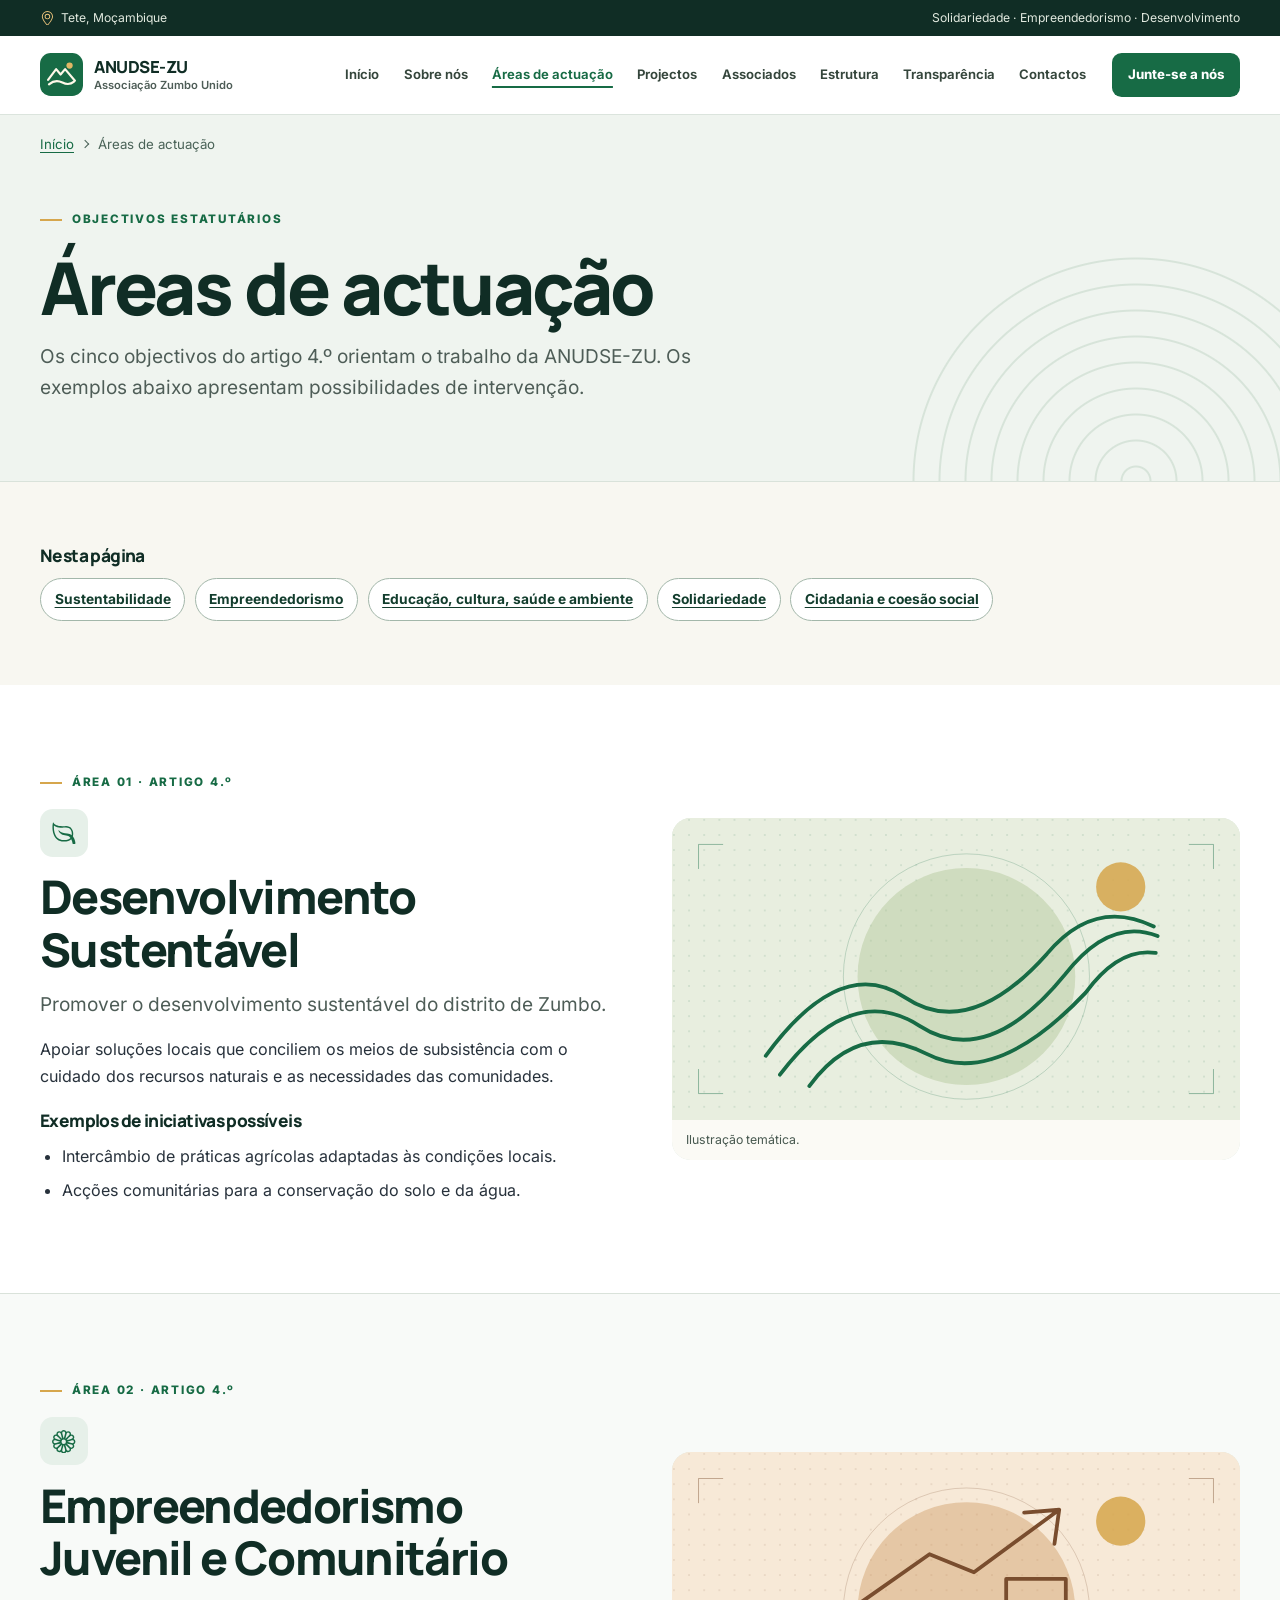
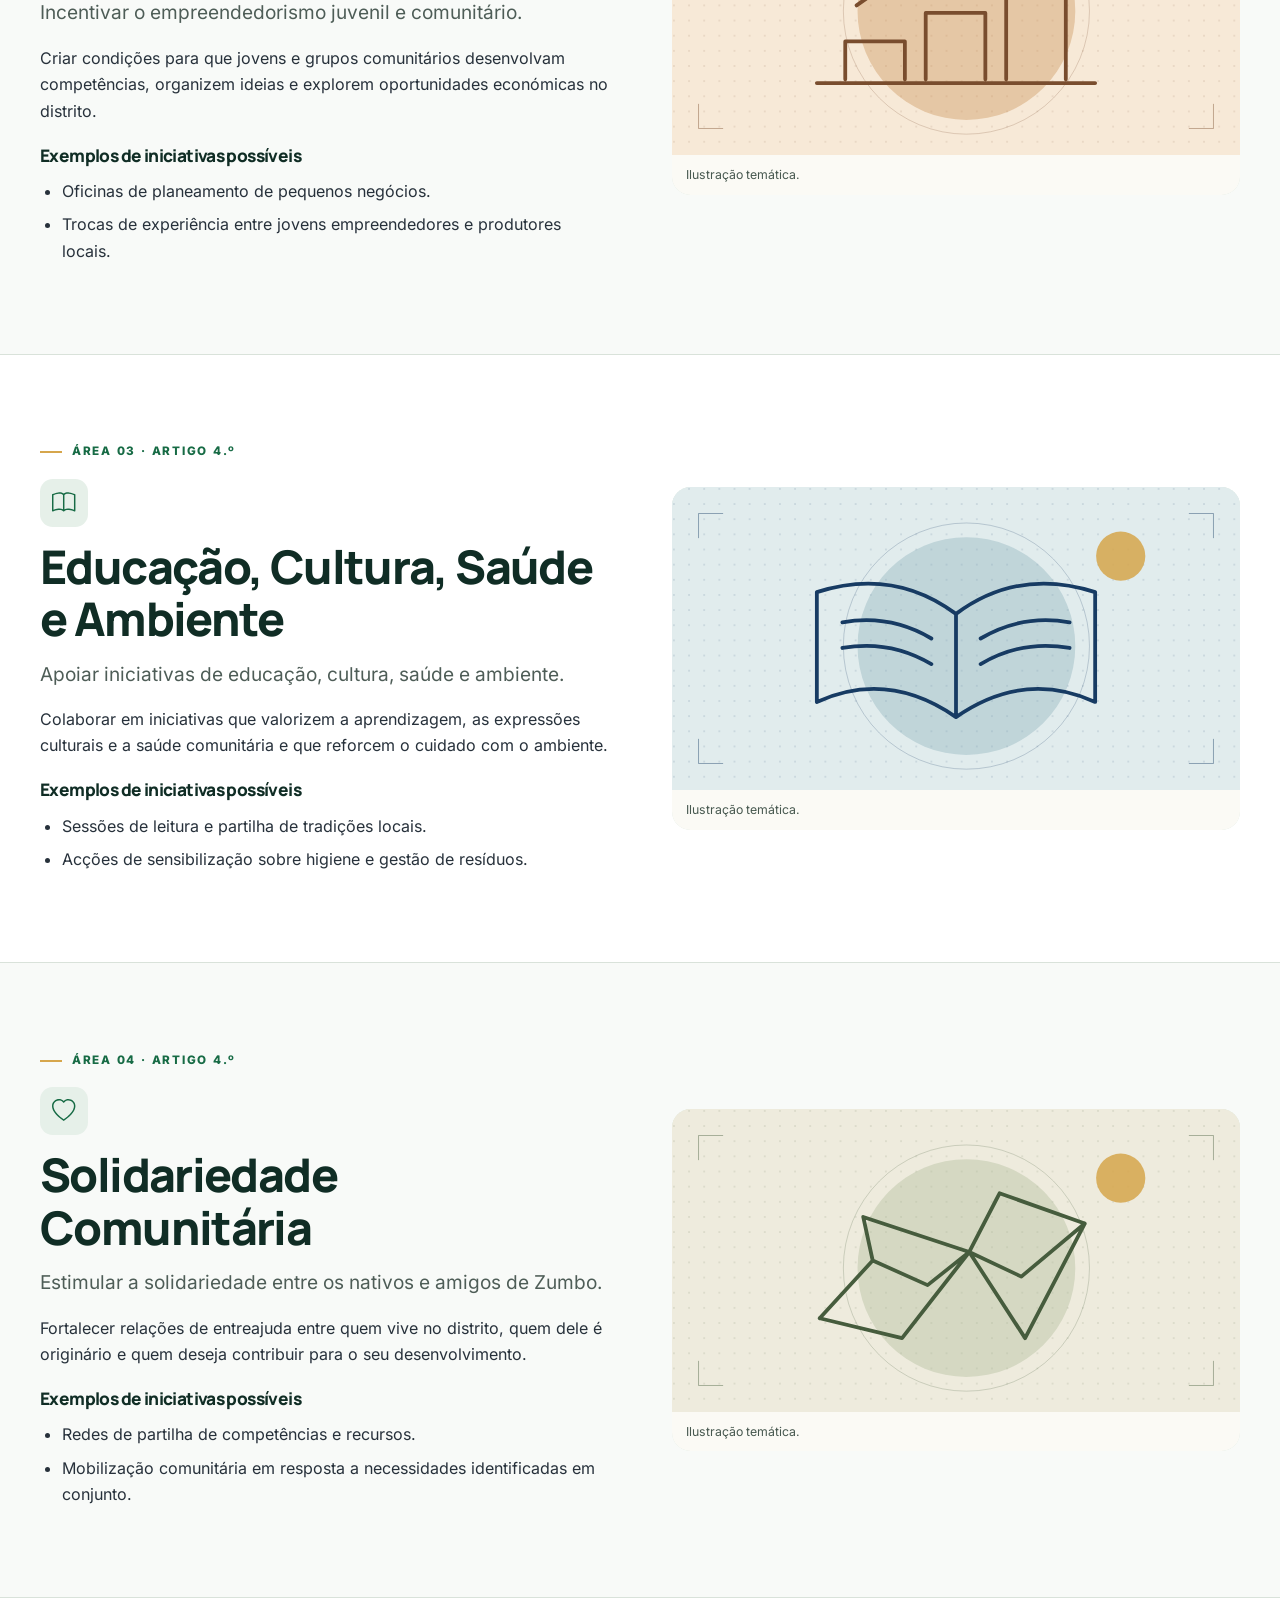
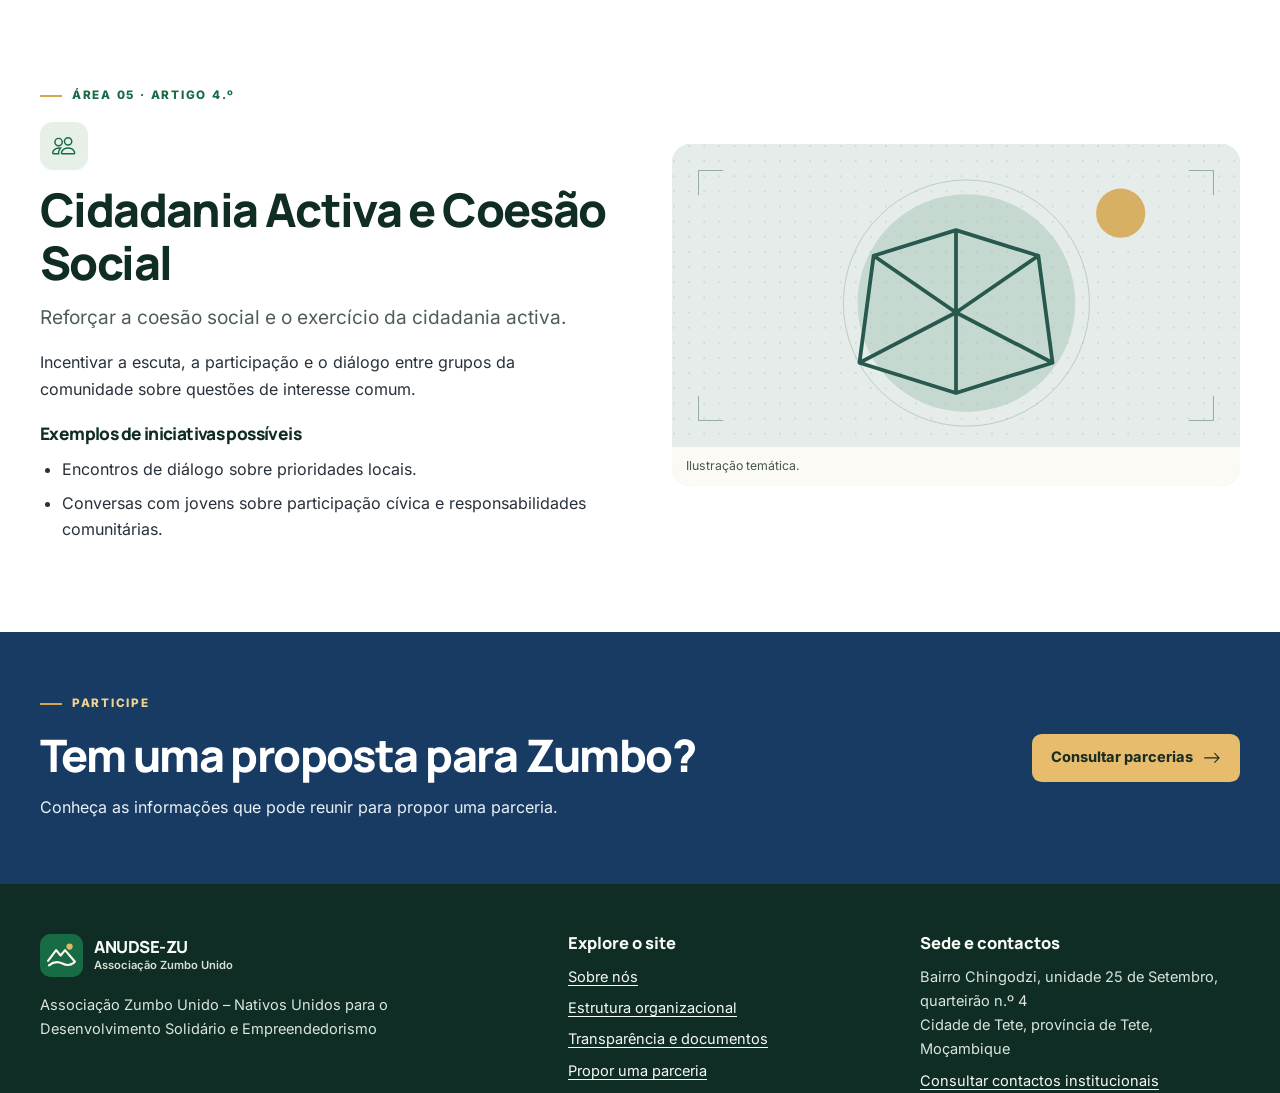
==== areas.html @ c353fb5b "feat: publica website institucional ANUDSE-ZU" ====
<!doctype html>
<html lang="pt-MZ">
<head>
<meta charset="utf-8">
<meta name="viewport" content="width=device-width, initial-scale=1">
<title>Áreas de actuação | ANUDSE-ZU</title>
<meta name="description" content="Explore os cinco objectivos estatutários da ANUDSE-ZU e exemplos de iniciativas possíveis para o distrito de Zumbo.">
<meta name="theme-color" content="#123d2d">
<meta property="og:type" content="website">
<meta property="og:locale" content="pt_MZ">
<meta property="og:site_name" content="ANUDSE-ZU">
<meta property="og:title" content="Áreas de actuação | ANUDSE-ZU">
<meta property="og:description" content="Explore os cinco objectivos estatutários da ANUDSE-ZU e exemplos de iniciativas possíveis para o distrito de Zumbo.">
<link rel="canonical" href="https://svucuto.github.io/anudse-zu-website/areas.html">
<meta property="og:url" content="https://svucuto.github.io/anudse-zu-website/areas.html">
<meta property="og:image" content="https://svucuto.github.io/anudse-zu-website/assets/images/partilha.png">
<meta property="og:image:width" content="1200">
<meta property="og:image:height" content="630">
<meta property="og:image:alt" content="Paisagem ilustrativa com rio, colinas e sol dourado">
<link rel="icon" type="image/svg+xml" href="assets/icons/marca.svg">
<link rel="stylesheet" href="assets/css/bootstrap.min.css">
<link rel="stylesheet" href="assets/css/site.css">
<noscript><link rel="stylesheet" href="assets/css/no-script.css"></noscript>
<script src="assets/js/site.js" defer></script>
</head>
<body>
<a class="skip" href="#conteudo">Saltar para o conteúdo</a><div class="strap"><div class="container"><span><svg class="icon icon--bootstrap" viewBox="0 0 16 16" width="16" height="16" aria-hidden="true" focusable="false"><path d="M12.166 8.94c-.524 1.062-1.234 2.12-1.96 3.07A32 32 0 0 1 8 14.58a32 32 0 0 1-2.206-2.57c-.726-.95-1.436-2.008-1.96-3.07C3.304 7.867 3 6.862 3 6a5 5 0 0 1 10 0c0 .862-.305 1.867-.834 2.94M8 16s6-5.686 6-10A6 6 0 0 0 2 6c0 4.314 6 10 6 10"/>
  <path d="M8 8a2 2 0 1 1 0-4 2 2 0 0 1 0 4m0 1a3 3 0 1 0 0-6 3 3 0 0 0 0 6"/></svg> Tete, Moçambique</span><span class="strap-tag">Solidariedade · Empreendedorismo · Desenvolvimento</span></div></div>
<header class="header"><div class="container nav-shell"><a class="brand" href="index.html"><img src="assets/icons/marca.svg" alt="" width="48" height="48"><span><strong>ANUDSE-ZU</strong><small>Associação Zumbo Unido</small></span></a><button type="button" class="action action--outline menu-toggle" aria-expanded="false" aria-controls="navegacao"><svg class="icon icon--bootstrap" viewBox="0 0 16 16" width="16" height="16" aria-hidden="true" focusable="false"><path fill-rule="evenodd" d="M2.5 12a.5.5 0 0 1 .5-.5h10a.5.5 0 0 1 0 1H3a.5.5 0 0 1-.5-.5m0-4a.5.5 0 0 1 .5-.5h10a.5.5 0 0 1 0 1H3a.5.5 0 0 1-.5-.5m0-4a.5.5 0 0 1 .5-.5h10a.5.5 0 0 1 0 1H3a.5.5 0 0 1-.5-.5"/></svg> Menu</button>
<nav class="site-nav" id="navegacao" aria-label="Navegação principal"><a href="index.html">Início</a><a href="sobre.html">Sobre nós</a><a href="areas.html" aria-current="page">Áreas de actuação</a><a href="projectos.html">Projectos</a><a href="associados.html">Associados</a><a href="estrutura.html">Estrutura</a><a href="transparencia.html">Transparência</a><a href="contactos.html">Contactos</a><a class="action action--green" href="associados.html#adesao">Junte-se a nós</a></nav></div></header>
<main id="conteudo" tabindex="-1">

<section class="page-intro"><div class="container">
<nav aria-label="Percurso de navegação"><ol class="crumbs"><li><a href="index.html">Início</a></li><li aria-current="page">Áreas de actuação</li></ol></nav><p class="kicker">Objectivos estatutários</p><h1>Áreas de actuação</h1><p class="lede">Os cinco objectivos do artigo 4.º orientam o trabalho da ANUDSE-ZU. Os exemplos abaixo apresentam possibilidades de intervenção.</p></div></section>
<section class="section section--compact section--cream" aria-labelledby="indice-areas"><div class="container"><h2 id="indice-areas" class="h4">Nesta página</h2>
<nav class="area-menu" aria-label="Índice das áreas"><a class="chip" href="#sustentavel">Sustentabilidade</a><a class="chip" href="#empreendedorismo">Empreendedorismo</a><a class="chip" href="#educacao">Educação, cultura, saúde e ambiente</a><a class="chip" href="#solidariedade">Solidariedade</a><a class="chip" href="#cidadania">Cidadania e coesão social</a></nav></div></section>
<section class="section area" id="sustentavel" aria-labelledby="sustentavel-titulo"><div class="container split"><div>
  <p class="kicker">Área 01 · Artigo 4.º</p><span class="icon-box"><svg class="icon icon--bootstrap" viewBox="0 0 16 16" width="16" height="16" aria-hidden="true" focusable="false"><path d="M1.4 1.7c.216.289.65.84 1.725 1.274 1.093.44 2.884.774 5.834.528l.37-.023c1.823-.06 3.117.598 3.956 1.579C14.16 6.082 14.5 7.41 14.5 8.5c0 .58-.032 1.285-.229 1.997q.198.248.382.54c.756 1.2 1.19 2.563 1.348 3.966a1 1 0 0 1-1.98.198c-.13-.97-.397-1.913-.868-2.77C12.173 13.386 10.565 14 8 14c-1.854 0-3.32-.544-4.45-1.435-1.125-.887-1.89-2.095-2.391-3.383C.16 6.62.16 3.646.509 1.902L.73.806zm-.05 1.39c-.146 1.609-.008 3.809.74 5.728.457 1.17 1.13 2.213 2.079 2.961.942.744 2.185 1.22 3.83 1.221 2.588 0 3.91-.66 4.609-1.445-1.789-2.46-4.121-1.213-6.342-2.68-.74-.488-1.735-1.323-1.844-2.308-.023-.214.237-.274.38-.112 1.4 1.6 3.573 1.757 5.59 2.045 1.227.215 2.21.526 3.033 1.158.058-.39.075-.782.075-1.158 0-.91-.288-1.988-.975-2.792-.626-.732-1.622-1.281-3.167-1.229l-.316.02c-3.05.253-5.01-.08-6.291-.598a5.3 5.3 0 0 1-1.4-.811"/></svg></span><h2 id="sustentavel-titulo">Desenvolvimento Sustentável</h2>
  <p class="lede">Promover o desenvolvimento sustentável do distrito de Zumbo.</p><p>Apoiar soluções locais que conciliem os meios de subsistência com o cuidado dos recursos naturais e as necessidades das comunidades.</p>
  <h3>Exemplos de iniciativas possíveis</h3><ul><li>Intercâmbio de práticas agrícolas adaptadas às condições locais.</li><li>Acções comunitárias para a conservação do solo e da água.</li></ul>
</div><figure class="image-frame "><img src="assets/images/sustentavel.svg" width="600" height="320" alt="" loading="lazy" decoding="async"><figcaption>Ilustração temática.</figcaption></figure></div></section>
<section class="section area" id="empreendedorismo" aria-labelledby="empreendedorismo-titulo"><div class="container split"><div>
  <p class="kicker">Área 02 · Artigo 4.º</p><span class="icon-box"><svg class="icon icon--bootstrap" viewBox="0 0 16 16" width="16" height="16" aria-hidden="true" focusable="false"><path d="M6.174 1.184a2 2 0 0 1 3.652 0A2 2 0 0 1 12.99 3.01a2 2 0 0 1 1.826 3.164 2 2 0 0 1 0 3.652 2 2 0 0 1-1.826 3.164 2 2 0 0 1-3.164 1.826 2 2 0 0 1-3.652 0A2 2 0 0 1 3.01 12.99a2 2 0 0 1-1.826-3.164 2 2 0 0 1 0-3.652A2 2 0 0 1 3.01 3.01a2 2 0 0 1 3.164-1.826M8 1a1 1 0 0 0-.998 1.03l.01.091q.017.116.054.296c.049.241.122.542.213.887.182.688.428 1.513.676 2.314L8 5.762l.045-.144c.248-.8.494-1.626.676-2.314.091-.345.164-.646.213-.887a5 5 0 0 0 .064-.386L9 2a1 1 0 0 0-1-1M2 9l.03-.002.091-.01a5 5 0 0 0 .296-.054c.241-.049.542-.122.887-.213a61 61 0 0 0 2.314-.676L5.762 8l-.144-.045a61 61 0 0 0-2.314-.676 17 17 0 0 0-.887-.213 5 5 0 0 0-.386-.064L2 7a1 1 0 1 0 0 2m7 5-.002-.03a5 5 0 0 0-.064-.386 16 16 0 0 0-.213-.888 61 61 0 0 0-.676-2.314L8 10.238l-.045.144c-.248.8-.494 1.626-.676 2.314-.091.345-.164.646-.213.887a5 5 0 0 0-.064.386L7 14a1 1 0 1 0 2 0m-5.696-2.134.025-.017a5 5 0 0 0 .303-.248c.184-.164.408-.377.661-.629A61 61 0 0 0 5.96 9.23l.103-.111-.147.033a61 61 0 0 0-2.343.572c-.344.093-.64.18-.874.258a5 5 0 0 0-.367.138l-.027.014a1 1 0 1 0 1 1.732zM4.5 14.062a1 1 0 0 0 1.366-.366l.014-.027q.014-.03.036-.084a5 5 0 0 0 .102-.283c.078-.233.165-.53.258-.874a61 61 0 0 0 .572-2.343l.033-.147-.11.102a61 61 0 0 0-1.743 1.667 17 17 0 0 0-.629.66 5 5 0 0 0-.248.304l-.017.025a1 1 0 0 0 .366 1.366m9.196-8.196a1 1 0 0 0-1-1.732l-.025.017a5 5 0 0 0-.303.248 17 17 0 0 0-.661.629A61 61 0 0 0 10.04 6.77l-.102.111.147-.033a61 61 0 0 0 2.342-.572c.345-.093.642-.18.875-.258a5 5 0 0 0 .367-.138zM11.5 1.938a1 1 0 0 0-1.366.366l-.014.027q-.014.03-.036.084a5 5 0 0 0-.102.283c-.078.233-.165.53-.258.875a61 61 0 0 0-.572 2.342l-.033.147.11-.102a61 61 0 0 0 1.743-1.667c.252-.253.465-.477.629-.66a5 5 0 0 0 .248-.304l.017-.025a1 1 0 0 0-.366-1.366M14 9a1 1 0 0 0 0-2l-.03.002a5 5 0 0 0-.386.064c-.242.049-.543.122-.888.213-.688.182-1.513.428-2.314.676L10.238 8l.144.045c.8.248 1.626.494 2.314.676.345.091.646.164.887.213a5 5 0 0 0 .386.064zM1.938 4.5a1 1 0 0 0 .393 1.38l.084.035q.108.045.283.103c.233.078.53.165.874.258a61 61 0 0 0 2.343.572l.147.033-.103-.111a61 61 0 0 0-1.666-1.742 17 17 0 0 0-.66-.629 5 5 0 0 0-.304-.248l-.025-.017a1 1 0 0 0-1.366.366m2.196-1.196.017.025a5 5 0 0 0 .248.303c.164.184.377.408.629.661A61 61 0 0 0 6.77 5.96l.111.102-.033-.147a61 61 0 0 0-.572-2.342c-.093-.345-.18-.642-.258-.875a5 5 0 0 0-.138-.367l-.014-.027a1 1 0 1 0-1.732 1m9.928 8.196a1 1 0 0 0-.366-1.366l-.027-.014a5 5 0 0 0-.367-.138c-.233-.078-.53-.165-.875-.258a61 61 0 0 0-2.342-.572l-.147-.033.102.111a61 61 0 0 0 1.667 1.742c.253.252.477.465.66.629a5 5 0 0 0 .304.248l.025.017a1 1 0 0 0 1.366-.366m-3.928 2.196a1 1 0 0 0 1.732-1l-.017-.025a5 5 0 0 0-.248-.303 17 17 0 0 0-.629-.661A61 61 0 0 0 9.23 10.04l-.111-.102.033.147a61 61 0 0 0 .572 2.342c.093.345.18.642.258.875a5 5 0 0 0 .138.367zM8 9.5a1.5 1.5 0 1 0 0-3 1.5 1.5 0 0 0 0 3"/></svg></span><h2 id="empreendedorismo-titulo">Empreendedorismo Juvenil e Comunitário</h2>
  <p class="lede">Incentivar o empreendedorismo juvenil e comunitário.</p><p>Criar condições para que jovens e grupos comunitários desenvolvam competências, organizem ideias e explorem oportunidades económicas no distrito.</p>
  <h3>Exemplos de iniciativas possíveis</h3><ul><li>Oficinas de planeamento de pequenos negócios.</li><li>Trocas de experiência entre jovens empreendedores e produtores locais.</li></ul>
</div><figure class="image-frame "><img src="assets/images/empreendedorismo.svg" width="600" height="320" alt="" loading="lazy" decoding="async"><figcaption>Ilustração temática.</figcaption></figure></div></section>
<section class="section area" id="educacao" aria-labelledby="educacao-titulo"><div class="container split"><div>
  <p class="kicker">Área 03 · Artigo 4.º</p><span class="icon-box"><svg class="icon icon--bootstrap" viewBox="0 0 16 16" width="16" height="16" aria-hidden="true" focusable="false"><path d="M1 2.828c.885-.37 2.154-.769 3.388-.893 1.33-.134 2.458.063 3.112.752v9.746c-.935-.53-2.12-.603-3.213-.493-1.18.12-2.37.461-3.287.811zm7.5-.141c.654-.689 1.782-.886 3.112-.752 1.234.124 2.503.523 3.388.893v9.923c-.918-.35-2.107-.692-3.287-.81-1.094-.111-2.278-.039-3.213.492zM8 1.783C7.015.936 5.587.81 4.287.94c-1.514.153-3.042.672-3.994 1.105A.5.5 0 0 0 0 2.5v11a.5.5 0 0 0 .707.455c.882-.4 2.303-.881 3.68-1.02 1.409-.142 2.59.087 3.223.877a.5.5 0 0 0 .78 0c.633-.79 1.814-1.019 3.222-.877 1.378.139 2.8.62 3.681 1.02A.5.5 0 0 0 16 13.5v-11a.5.5 0 0 0-.293-.455c-.952-.433-2.48-.952-3.994-1.105C10.413.809 8.985.936 8 1.783"/></svg></span><h2 id="educacao-titulo">Educação, Cultura, Saúde e Ambiente</h2>
  <p class="lede">Apoiar iniciativas de educação, cultura, saúde e ambiente.</p><p>Colaborar em iniciativas que valorizem a aprendizagem, as expressões culturais e a saúde comunitária e que reforcem o cuidado com o ambiente.</p>
  <h3>Exemplos de iniciativas possíveis</h3><ul><li>Sessões de leitura e partilha de tradições locais.</li><li>Acções de sensibilização sobre higiene e gestão de resíduos.</li></ul>
</div><figure class="image-frame "><img src="assets/images/educacao.svg" width="600" height="320" alt="" loading="lazy" decoding="async"><figcaption>Ilustração temática.</figcaption></figure></div></section>
<section class="section area" id="solidariedade" aria-labelledby="solidariedade-titulo"><div class="container split"><div>
  <p class="kicker">Área 04 · Artigo 4.º</p><span class="icon-box"><svg class="icon icon--bootstrap" viewBox="0 0 16 16" width="16" height="16" aria-hidden="true" focusable="false"><path d="m8 2.748-.717-.737C5.6.281 2.514.878 1.4 3.053c-.523 1.023-.641 2.5.314 4.385.92 1.815 2.834 3.989 6.286 6.357 3.452-2.368 5.365-4.542 6.286-6.357.955-1.886.838-3.362.314-4.385C13.486.878 10.4.28 8.717 2.01zM8 15C-7.333 4.868 3.279-3.04 7.824 1.143q.09.083.176.171a3 3 0 0 1 .176-.17C12.72-3.042 23.333 4.867 8 15"/></svg></span><h2 id="solidariedade-titulo">Solidariedade Comunitária</h2>
  <p class="lede">Estimular a solidariedade entre os nativos e amigos de Zumbo.</p><p>Fortalecer relações de entreajuda entre quem vive no distrito, quem dele é originário e quem deseja contribuir para o seu desenvolvimento.</p>
  <h3>Exemplos de iniciativas possíveis</h3><ul><li>Redes de partilha de competências e recursos.</li><li>Mobilização comunitária em resposta a necessidades identificadas em conjunto.</li></ul>
</div><figure class="image-frame "><img src="assets/images/solidariedade.svg" width="600" height="320" alt="" loading="lazy" decoding="async"><figcaption>Ilustração temática.</figcaption></figure></div></section>
<section class="section area" id="cidadania" aria-labelledby="cidadania-titulo"><div class="container split"><div>
  <p class="kicker">Área 05 · Artigo 4.º</p><span class="icon-box"><svg class="icon icon--bootstrap" viewBox="0 0 16 16" width="16" height="16" aria-hidden="true" focusable="false"><path d="M15 14s1 0 1-1-1-4-5-4-5 3-5 4 1 1 1 1zm-7.978-1L7 12.996c.001-.264.167-1.03.76-1.72C8.312 10.629 9.282 10 11 10c1.717 0 2.687.63 3.24 1.276.593.69.758 1.457.76 1.72l-.008.002-.014.002zM11 7a2 2 0 1 0 0-4 2 2 0 0 0 0 4m3-2a3 3 0 1 1-6 0 3 3 0 0 1 6 0M6.936 9.28a6 6 0 0 0-1.23-.247A7 7 0 0 0 5 9c-4 0-5 3-5 4q0 1 1 1h4.216A2.24 2.24 0 0 1 5 13c0-1.01.377-2.042 1.09-2.904.243-.294.526-.569.846-.816M4.92 10A5.5 5.5 0 0 0 4 13H1c0-.26.164-1.03.76-1.724.545-.636 1.492-1.256 3.16-1.275ZM1.5 5.5a3 3 0 1 1 6 0 3 3 0 0 1-6 0m3-2a2 2 0 1 0 0 4 2 2 0 0 0 0-4"/></svg></span><h2 id="cidadania-titulo">Cidadania Activa e Coesão Social</h2>
  <p class="lede">Reforçar a coesão social e o exercício da cidadania activa.</p><p>Incentivar a escuta, a participação e o diálogo entre grupos da comunidade sobre questões de interesse comum.</p>
  <h3>Exemplos de iniciativas possíveis</h3><ul><li>Encontros de diálogo sobre prioridades locais.</li><li>Conversas com jovens sobre participação cívica e responsabilidades comunitárias.</li></ul>
</div><figure class="image-frame "><img src="assets/images/cidadania.svg" width="600" height="320" alt="" loading="lazy" decoding="async"><figcaption>Ilustração temática.</figcaption></figure></div></section>
<section class="section section--compact cta"><div class="container"><div><p class="kicker">Participe</p><h2>Tem uma proposta para Zumbo?</h2><p>Conheça as informações que pode reunir para propor uma parceria.</p></div><a class="action action--gold" href="contactos.html#parcerias">Consultar parcerias<svg class="icon icon--bootstrap" viewBox="0 0 16 16" width="16" height="16" aria-hidden="true" focusable="false"><path fill-rule="evenodd" d="M1 8a.5.5 0 0 1 .5-.5h11.793l-3.147-3.146a.5.5 0 0 1 .708-.708l4 4a.5.5 0 0 1 0 .708l-4 4a.5.5 0 0 1-.708-.708L13.293 8.5H1.5A.5.5 0 0 1 1 8"/></svg></a></div></section>
</main>
<footer class="footer"><div class="container"><div class="footer-grid"><div><a class="brand" href="index.html"><img src="assets/icons/marca.svg" alt="" width="48" height="48"><span><strong>ANUDSE-ZU</strong><small>Associação Zumbo Unido</small></span></a><p class="full-name">Associação Zumbo Unido – Nativos Unidos para o Desenvolvimento Solidário e Empreendedorismo</p></div><div><h2>Explore o site</h2><ul><li><a href="sobre.html">Sobre nós</a></li><li><a href="estrutura.html">Estrutura organizacional</a></li><li><a href="transparencia.html">Transparência e documentos</a></li><li><a href="contactos.html#parcerias">Propor uma parceria</a></li></ul></div><div><h2>Sede e contactos</h2><address>Bairro Chingodzi, unidade 25 de Setembro, quarteirão n.º 4<br>Cidade de Tete, província de Tete, Moçambique</address><p class="mt-2"><a href="contactos.html">Consultar contactos institucionais</a></p></div></div><div class="footer-meta"><span>© Associação Zumbo Unido. Todos os direitos reservados.</span><span>Marca gráfica provisória, sujeita a aprovação.</span></div></div></footer>
</body>
</html>
---- assets/css/site.css ----
@font-face { font-family:Manrope; src:url("../fonts/manrope.woff2") format("woff2"); font-weight:200 800; font-style:normal; font-display:optional; }
@font-face { font-family:Inter; src:url("../fonts/inter.woff2") format("woff2"); font-weight:100 900; font-style:normal; font-display:optional; }
/* ANUDSE-ZU · Design system */
:root {
  --green:#176b45; --forest:#123d2d; --forest-deep:#102d25; --navy:#173b63;
  --gold:#d6a64c; --paper:#fff; --cream:#f8f7f1; --soft:#f3f6f4;
  --ink:#27313b; --muted:#4e5d57; --line:#d9e2da; --pale-green:#e6f0e9;
  --heading:Manrope, "Segoe UI", sans-serif; --body:Inter, "Segoe UI", sans-serif;
  --section:clamp(3.5rem, 7vw, 6.5rem); --round:1.15rem;
}
*, *::before, *::after { box-sizing:border-box; }
html { scroll-padding-top:6.5rem; }
body { margin:0; color:var(--ink); background:var(--paper); font:400 1rem/1.65 var(--body); }
img { max-width:100%; height:auto; }
a { color:var(--green); text-underline-offset:.2em; }
a:hover { color:var(--forest); }
:focus-visible { outline:3px solid #286fb1; outline-offset:4px; }
[hidden] { display:none !important; }
h1,h2,h3,h4 { margin:0 0 .8rem; font-family:var(--heading); font-weight:800; line-height:1.13; letter-spacing:-.035em; color:var(--forest-deep); }
h1 { font-size:clamp(2.55rem, 5.7vw, 5.15rem); }
h2 { font-size:clamp(1.95rem, 3.8vw, 3.25rem); }
h3 { font-size:clamp(1.16rem, 1.8vw, 1.43rem); }
h4,.h4 { font-size:1.08rem; }
.h3 { font-size:clamp(1.16rem, 1.8vw, 1.43rem); }
p { margin:0 0 1rem; }
p:last-child { margin-bottom:0; }
ul,ol { padding-left:1.35rem; }
li + li { margin-top:.45rem; }
small { font-size:.85em; }
address { margin-bottom:0; font-style:normal; }
figure { margin:0; }
.container { width:min(100% - 2.5rem, 75rem); max-width:none; margin-inline:auto; padding:0; }
.section { padding-block:var(--section); }
.section--tint { background:var(--soft); }
.section--cream { background:var(--cream); }
.section--compact { padding-block:clamp(2.7rem,5vw,4.5rem); }
.measure { max-width:43rem; }
.lede { font-size:clamp(1.02rem, 1.5vw, 1.19rem); color:var(--muted); }
.kicker { display:flex; align-items:center; gap:.65rem; color:var(--green); font-size:.73rem; line-height:1.35; font-weight:800; letter-spacing:.15em; text-transform:uppercase; margin:0 0 1.15rem; }
.kicker::before { content:""; width:1.35rem; height:2px; background:var(--gold); flex:none; }
.section-head { display:flex; gap:1.25rem 3rem; align-items:end; justify-content:space-between; margin-bottom:2.25rem; }
.section-head h2 { margin-bottom:.5rem; }
.section-head p { max-width:40rem; }
.icon { width:1.22em; height:1.22em; flex:none; vertical-align:-.18em; stroke:currentColor; fill:none; stroke-width:1.7; stroke-linecap:round; stroke-linejoin:round; }
.icon--bootstrap { fill:currentColor; stroke:none; }
.icon-box { display:inline-grid; place-items:center; width:3rem; height:3rem; border-radius:.8rem; background:var(--pale-green); color:var(--green); font-size:1.2rem; flex:none; }
.action { display:inline-flex; align-items:center; justify-content:center; gap:.6rem; min-height:3rem; padding:.7rem 1.16rem; border-radius:.6rem; border:1px solid transparent; text-decoration:none; font:750 .91rem/1.35 var(--body); text-align:center; cursor:pointer; transition:background-color .18s,color .18s,border-color .18s; }
.action--green { background:var(--green); color:#fff; }
.action--green:hover { background:var(--forest); color:#fff; }
.action--gold { background:#e7bc6c; color:#1a2e24; }
.action--gold:hover { background:#f0d18f; color:#1a2e24; }
.action--glass { color:#fff; border-color:#c7d4c5; background:#16372b; }
.action--glass:hover { color:#123d2d; background:#fff; }
.action--outline { background:#fff; border-color:#93a99c; color:var(--forest); }
.action--outline:hover { color:var(--forest); background:var(--pale-green); }
.action:disabled { cursor:default; background:#e5ebe7; color:#4e5d57; }
.actions { display:flex; flex-wrap:wrap; align-items:center; gap:.75rem; }
.text-link { display:inline-flex; align-items:center; gap:.45rem; font-weight:750; min-height:2.75rem; }
.text-link .icon { width:1em; height:1em; }
:is(.hero,.dark-section,.cta,.footer) :focus-visible { outline-color:#f4cf88; }
.skip { position:fixed; top:.5rem; left:.5rem; z-index:100; padding:.65rem 1rem; color:#fff; background:var(--navy); transform:translateY(-150%); }
.skip:focus { transform:none; color:#fff; }
.strap { background:var(--forest-deep); color:#e1e9df; font-size:.76rem; }
.strap .container { min-height:2.25rem; display:flex; align-items:center; justify-content:space-between; gap:1rem; }
.strap span { display:inline-flex; align-items:center; gap:.4rem; }
.strap .icon { color:#edc57c; }
.header { position:sticky; top:0; z-index:10; background:#fff; border-bottom:1px solid #dbe4dd; }
.nav-shell { min-height:4.85rem; display:flex; align-items:center; justify-content:space-between; gap:1.2rem; }
.brand { color:var(--forest-deep); display:inline-flex; gap:.7rem; align-items:center; text-decoration:none; flex:none; line-height:1.05; }
.brand:hover { color:var(--green); }
.brand img { flex:none; width:2.7rem; height:2.7rem; }
.brand strong { display:block; font:850 1.04rem/1.1 var(--heading); letter-spacing:-.03em; }
.brand small { display:block; margin-top:.25rem; font-size:.7rem; font-weight:600; color:var(--muted); }
.site-nav { display:flex; gap:clamp(.15rem,.75vw,.7rem); align-items:center; }
.site-nav a:not(.action) { color:#35463c; padding:.65rem .46rem; font-size:.82rem; font-weight:650; text-decoration:none; }
.site-nav a:not(.action):hover { text-decoration:underline; }
.site-nav a[aria-current="page"]:not(.action) { color:var(--green); text-decoration:underline; text-decoration-thickness:2px; text-underline-offset:.5em; }
.site-nav .action { min-height:2.75rem; margin-left:.55rem; font-size:.83rem; padding-inline:.9rem; }
.menu-toggle { display:none; }
.hero { position:relative; isolation:isolate; overflow:hidden; background:#1b4838; color:#fff; }
.hero-art,.hero-shade { position:absolute; inset:0; width:100%; height:100%; z-index:-2; }
.hero-art { object-fit:cover; object-position:center 55%; }
.hero-shade { z-index:-1; background:linear-gradient(90deg,#102e25 1%,#102e25f5 25%,#102e25b8 46%,#102e2512 75%),linear-gradient(0deg,#102e2566,transparent 35%); }
.hero-content { min-height:clamp(33rem, 46vw, 45rem); display:grid; align-items:center; padding-block:clamp(4.5rem,8vw,8rem) 5rem; }
.hero-copy { max-width:50rem; }
.hero .kicker { color:#f0d394; }
.hero h1 { color:#fff; margin-bottom:1.2rem; font-size:clamp(2.55rem, 5.4vw, 4.9rem); line-height:1.02; }
.hero h1 span { display:block; color:#efd092; }
.hero p:not(.kicker) { color:#f0f4ee; font-size:clamp(1rem,1.5vw,1.16rem); max-width:36rem; margin-bottom:1.75rem; }
.art-note { position:absolute; bottom:1rem; right:max(1.25rem, calc((100vw - 75rem)/2)); color:#f4efe1; background:#112f27; border:1px solid #81998b; border-radius:.4rem; padding:.22rem .6rem; font-size:.68rem; font-weight:600; }
.facts { background:#fbfaf4; border-bottom:1px solid #e6e5d9; }
.fact-list { display:grid; grid-template-columns:repeat(3,minmax(0,1fr)); margin-block:0; padding-block:1.2rem; list-style:none; }
.fact-list li { display:flex; gap:.85rem; align-items:center; margin:0; padding-inline:1.4rem; }
.fact-list li:first-child { padding-left:0; }
.fact-list li + li { border-left:1px solid #dcded4; }
.fact-list strong,.fact-list span:not(.icon-box) { display:block; }
.fact-list strong { color:var(--forest-deep); font-size:.94rem; }
.fact-list span:not(.icon-box) { color:var(--muted); font-size:.8rem; }
.fact-list .icon-box { width:2.6rem; height:2.6rem; }
.split { display:grid; grid-template-columns:repeat(2,minmax(0,1fr)); gap:clamp(1.7rem,5vw,5rem); align-items:center; }
.image-frame { border-radius:var(--round); position:relative; overflow:hidden; background:#dce8df; }
.image-frame img { display:block; width:100%; object-fit:cover; }
.image-frame figcaption { background:#fbfaf5; color:#47584f; padding:.6rem .85rem; font-size:.77rem; }
.about-art img { aspect-ratio:1.63; object-position:100% center; }
.image-badge { position:absolute; inset:auto auto 3rem 1rem; background:#fffaf0; border-radius:.55rem; color:var(--forest); padding:.6rem .85rem; font-weight:750; font-size:.87rem; }
.cards { display:grid; grid-template-columns:repeat(3,minmax(0,1fr)); gap:1rem; }
.cards--five { grid-template-columns:repeat(5,minmax(0,1fr)); }
.cards--two { grid-template-columns:repeat(2,minmax(0,1fr)); }
.card-panel { min-width:0; display:flex; flex-direction:column; align-items:start; background:#fff; border:1px solid var(--line); border-radius:var(--round); padding:clamp(1rem,2vw,1.55rem); }
.card-panel .icon-box { margin-bottom:1.1rem; }
.card-panel h3 { margin-bottom:.55rem; }
.card-panel p { color:var(--muted); font-size:.94rem; }
.card-panel .text-link { margin-top:auto; font-size:.87rem; }
.cards--five .card-panel h3 { font-size:clamp(1.08rem,1.48vw,1.29rem); }
.panel-index { color:#60746a; font-size:.72rem; font-weight:750; letter-spacing:.12em; margin-left:auto; }
.card-top { display:flex; width:100%; align-items:start; }
.dark-section { color:#e3eee6; background:var(--forest); }
.dark-section h2,.dark-section h3 { color:#fff; }
.dark-section .kicker { color:#f0d394; }
.dark-section .text-link { color:#fff; }
.mission-art { background:#173d2f; border:1px solid #769486; }
.mission-art figcaption { color:#e3eee6; background:#173d2f; }
.empty { display:flex; align-items:flex-start; gap:1rem; padding:clamp(1.2rem,3vw,2.2rem); border:1px solid var(--line); border-radius:var(--round); background:#fff; }
.empty h2,.empty h3 { font-size:clamp(1.26rem,2.6vw,1.85rem); }
.empty p { color:var(--muted); }
.cta { background:var(--navy); color:#ebf1f7; }
.cta .container { display:flex; align-items:center; justify-content:space-between; gap:1.5rem 3rem; }
.cta .kicker { color:#f0d394; }
.cta h2 { color:#fff; font-size:clamp(1.85rem,3.5vw,2.85rem); }
.cta .action { flex:none; }
.footer { background:#102d25; color:#d9e5dd; padding-top:3.1rem; font-size:.91rem; }
.footer-grid { display:grid; grid-template-columns:1.55fr 1fr 1fr; gap:2rem; }
.footer .brand strong,.footer h2,.footer a { color:#f6fbf6; }
.footer .brand small { color:#d3e2d5; }
.footer .brand { margin-bottom:1rem; }
.footer h2 { font-size:1.03rem; letter-spacing:0; }
.footer ul { list-style:none; padding:0; margin:0; }
.footer .full-name { max-width:28rem; }
.footer-meta { display:flex; flex-wrap:wrap; justify-content:space-between; gap:.5rem 1.5rem; border-top:1px solid #4a6557; margin-top:2.2rem; padding-block:1rem; color:#cbdad0; font-size:.79rem; }
.page-intro { background:#eff4ef; border-bottom:1px solid var(--line); padding-block:1.2rem clamp(2.8rem,6vw,5.5rem); position:relative; overflow:hidden; isolation:isolate; }
.page-intro::after { position:absolute; z-index:-1; content:""; width:30rem; height:30rem; right:-6rem; bottom:-15rem; opacity:.48; border-radius:50%; background:repeating-radial-gradient(circle at center,transparent 0 13px,#bdd2c2 14px 15px,transparent 16px 26px); }
.page-intro h1 { font-size:clamp(2.45rem,6vw,4.55rem); max-width:55rem; overflow-wrap:anywhere; }
.page-intro .lede { max-width:44rem; }
.crumbs { list-style:none; display:flex; flex-wrap:wrap; align-items:center; gap:.48rem; margin:0 0 clamp(1.7rem,4.5vw,3.5rem); padding:0; color:#496257; font-size:.83rem; }
.crumbs li { margin:0; }
.crumbs li + li::before { content:""; display:inline-block; width:.38rem; height:.38rem; transform:rotate(45deg); border-right:1px solid currentColor; border-top:1px solid currentColor; margin-right:.65rem; vertical-align:.12em; }
.badge-note { color:#554419; background:#fbf0d2; border:1px solid #e6d29f; border-radius:10rem; padding:.25rem .65rem; font-size:.75rem; font-weight:750; display:inline-block; }
.objectives { list-style:none; padding:0; margin:0; counter-reset:objective; }
.objectives li { counter-increment:objective; display:flex; gap:1rem; padding:.8rem 0; align-items:center; margin:0; border-bottom:1px solid var(--line); }
.objectives li::before { content:counter(objective, decimal-leading-zero); color:var(--green); font-weight:800; flex:none; }
.area-menu { display:flex; flex-wrap:wrap; gap:.6rem; }
.chip { display:inline-flex; align-items:center; min-height:2.7rem; border:1px solid #a3b7aa; border-radius:2rem; padding:.45rem .85rem; background:#fff; color:var(--forest); font:700 .86rem/1.35 var(--body); }
button.chip { cursor:pointer; }
.chip:hover,.chip[aria-pressed="true"] { color:#fff; background:var(--green); border-color:var(--green); }
.area + .area { border-top:1px solid var(--line); }
.area:nth-of-type(even) { background:#f8faf8; }
.area .icon-box { margin-bottom:.9rem; }
.area h2 { font-size:clamp(1.85rem,3.8vw,2.9rem); }
.area h3 { margin-top:1.35rem; font-size:1.08rem; }
.area ul { margin-bottom:0; }
.org-chart { max-width:54rem; margin:2rem auto 0; text-align:center; }
.org-node { display:block; margin:auto; max-width:25rem; padding:1rem 1.2rem; border:1px solid #9cb4a4; border-radius:.8rem; background:#fff; color:var(--forest); font-weight:800; }
.org-node--top { background:var(--navy); border-color:var(--navy); color:#fff; }
.org-node--top:hover { color:#fff; background:#123054; }
.org-branches { position:relative; list-style:none; display:grid; grid-template-columns:repeat(2,minmax(0,1fr)); gap:1rem; padding:2rem 0 0; margin:0; }
.org-branches::before { content:""; position:absolute; top:0; left:50%; height:1rem; border-left:1px solid #789584; }
.org-branches::after { content:""; position:absolute; top:1rem; inset-inline:25%; height:1rem; border:1px solid #789584; border-bottom:0; }
.org-branches li { margin:0; width:100%; }
.articles-grid { display:grid; grid-template-columns:repeat(3,minmax(0,1fr)); gap:1rem; }
.articles-grid .card-panel li { font-size:.94rem; }
.doc-list { display:grid; gap:.75rem; }
.doc { display:grid; grid-template-columns:auto 1fr auto; align-items:center; gap:1rem; padding:1.2rem; border:1px solid var(--line); border-radius:.8rem; background:#fff; }
.doc h3 { margin-bottom:.25rem; }
.doc p { font-size:.92rem; color:var(--muted); }
.contact-layout { align-items:start; }
.contact-info { display:grid; gap:1.2rem; margin-top:1.5rem; }
.contact-info dt { display:flex; align-items:center; gap:.8rem; font-weight:800; color:var(--forest-deep); }
.contact-info dd { margin:-.45rem 0 0 3.8rem; color:var(--muted); }
.form-card { background:var(--soft); border:1px solid var(--line); border-radius:var(--round); padding:clamp(1rem,3vw,2rem); }
.form-card fieldset { margin:1.3rem 0 0; border:0; padding:0; min-width:0; }
.form-grid { display:grid; grid-template-columns:repeat(2,minmax(0,1fr)); gap:.9rem; }
.form-wide { grid-column:1/-1; }
.form-card label { display:block; font-weight:750; font-size:.88rem; margin-bottom:.28rem; }
.form-card input:not([type=checkbox]),.form-card select,.form-card textarea { min-height:2.85rem; width:100%; font:inherit; padding:.5rem .65rem; border:1px solid #829e8d; border-radius:.45rem; color:var(--ink); background:#fff; }
.form-card textarea { resize:vertical; }
.form-card :disabled { opacity:1; }
.form-card fieldset:disabled input:not([type=checkbox]),.form-card fieldset:disabled select,.form-card fieldset:disabled textarea { background:#e9efeb; }
.checkbox-line { display:flex; align-items:start; gap:.55rem; }
.checkbox-line input { width:1.12rem; height:1.12rem; margin-top:.24rem; flex:none; accent-color:var(--green); }
.form-card .action { justify-self:start; }
.form-status:not(:empty) { margin-top:.7rem; }
.projects-filter { display:flex; flex-wrap:wrap; gap:.55rem; padding:0; margin:1rem 0; }
.projects-list { margin-block:1.25rem; }
.project-photo { display:block; width:100%; aspect-ratio:16/9; object-fit:cover; border-radius:.6rem; margin-bottom:1rem; }
.project-detail { padding-top:.7rem; }
.project-detail summary { cursor:pointer; color:var(--green); font-weight:750; }
.project-gallery { display:grid; gap:.75rem; margin-top:.75rem; }
.profile-card img { width:6rem; height:6rem; object-fit:cover; border-radius:50%; }
@media (max-width:1130px) {
  .cards--five { grid-template-columns:repeat(3,minmax(0,1fr)); }
}
@media (max-width:1040px) {
  .nav-shell { flex-wrap:wrap; gap:.35rem 1rem; min-height:4.4rem; padding-block:.6rem; }
  .site-nav { display:none; width:100%; flex-wrap:wrap; padding-bottom:.4rem; }
  .nav-shell[data-enhanced] .menu-toggle { display:inline-flex; }
  .nav-shell[data-enhanced] .site-nav[data-open] { display:grid; max-height:calc(100dvh - 6.7rem); overflow:auto; padding-inline:.35rem; }
  .site-nav a:not(.action) { min-height:2.65rem; padding-inline:.7rem; }
  .site-nav .action { margin:.2rem 0; justify-self:start; }
}
@media (max-width:760px) {
  .hero-shade { background:linear-gradient(90deg,#102e25f2 0%,#102e25b8 62%,#102e2570),linear-gradient(0deg,#102e25,transparent 38%); }
  .hero-art { object-position:65% center; }
  .hero-content { min-height:32rem; padding-block:3.9rem 4.5rem; }
  .split,.footer-grid,.articles-grid { grid-template-columns:1fr; }
  .section-head,.cta .container { display:flex; flex-direction:column; align-items:flex-start; }
  .cards,.cards--five { grid-template-columns:repeat(2,minmax(0,1fr)); }
  .fact-list li { padding-inline:.7rem; flex-direction:column; align-items:start; gap:.45rem; }
  .fact-list li .icon-box { width:2.25rem; height:2.25rem; }
  .doc { grid-template-columns:auto 1fr; }
  .doc > :last-child { grid-column:2; justify-self:start; }
}
@media (max-width:490px) {
  .container { width:calc(100% - 2rem); }
  .strap .container { justify-content:start; }
  .strap .strap-tag { display:none; }
  .cards,.cards--five,.form-grid { grid-template-columns:1fr; }
  .fact-list { grid-template-columns:1fr; padding-block:.55rem; }
  .fact-list li,.fact-list li:first-child { flex-direction:row; align-items:center; gap:.75rem; padding:.55rem 0; }
  .fact-list li + li { border-left:0; border-top:1px solid #dcded4; }
  .hero h1 { font-size:clamp(1.95rem, 10vw, 2.55rem); }
  .hero .actions { align-items:stretch; flex-direction:column; max-width:18rem; }
  .org-branches { gap:.5rem; }
  .org-node { padding:.75rem .4rem; font-size:.87rem; }
}
@media (prefers-reduced-motion:reduce) {
  *,*::before,*::after { scroll-behavior:auto !important; animation:none !important; transition:none !important; }
}
---- assets/css/no-script.css ----
@media (max-width:1040px) { .nav-shell .site-nav { display:flex; } }
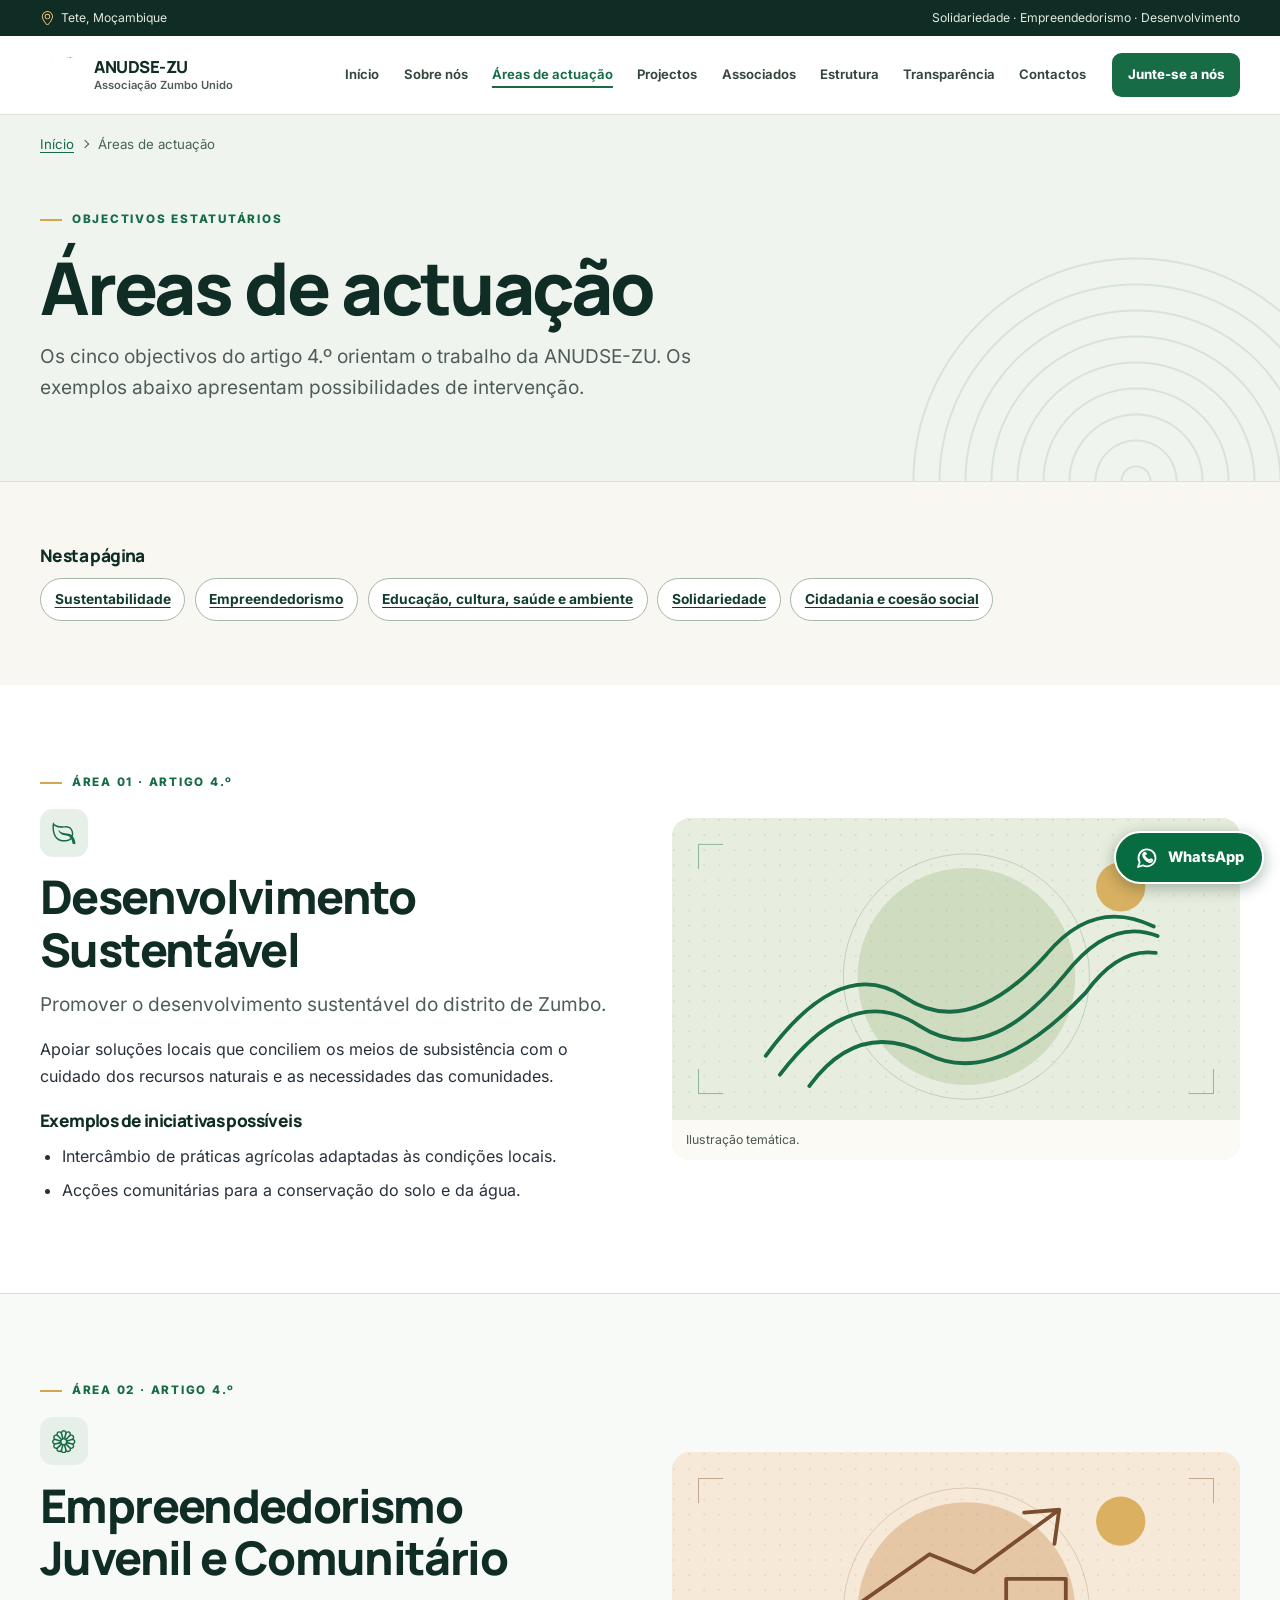
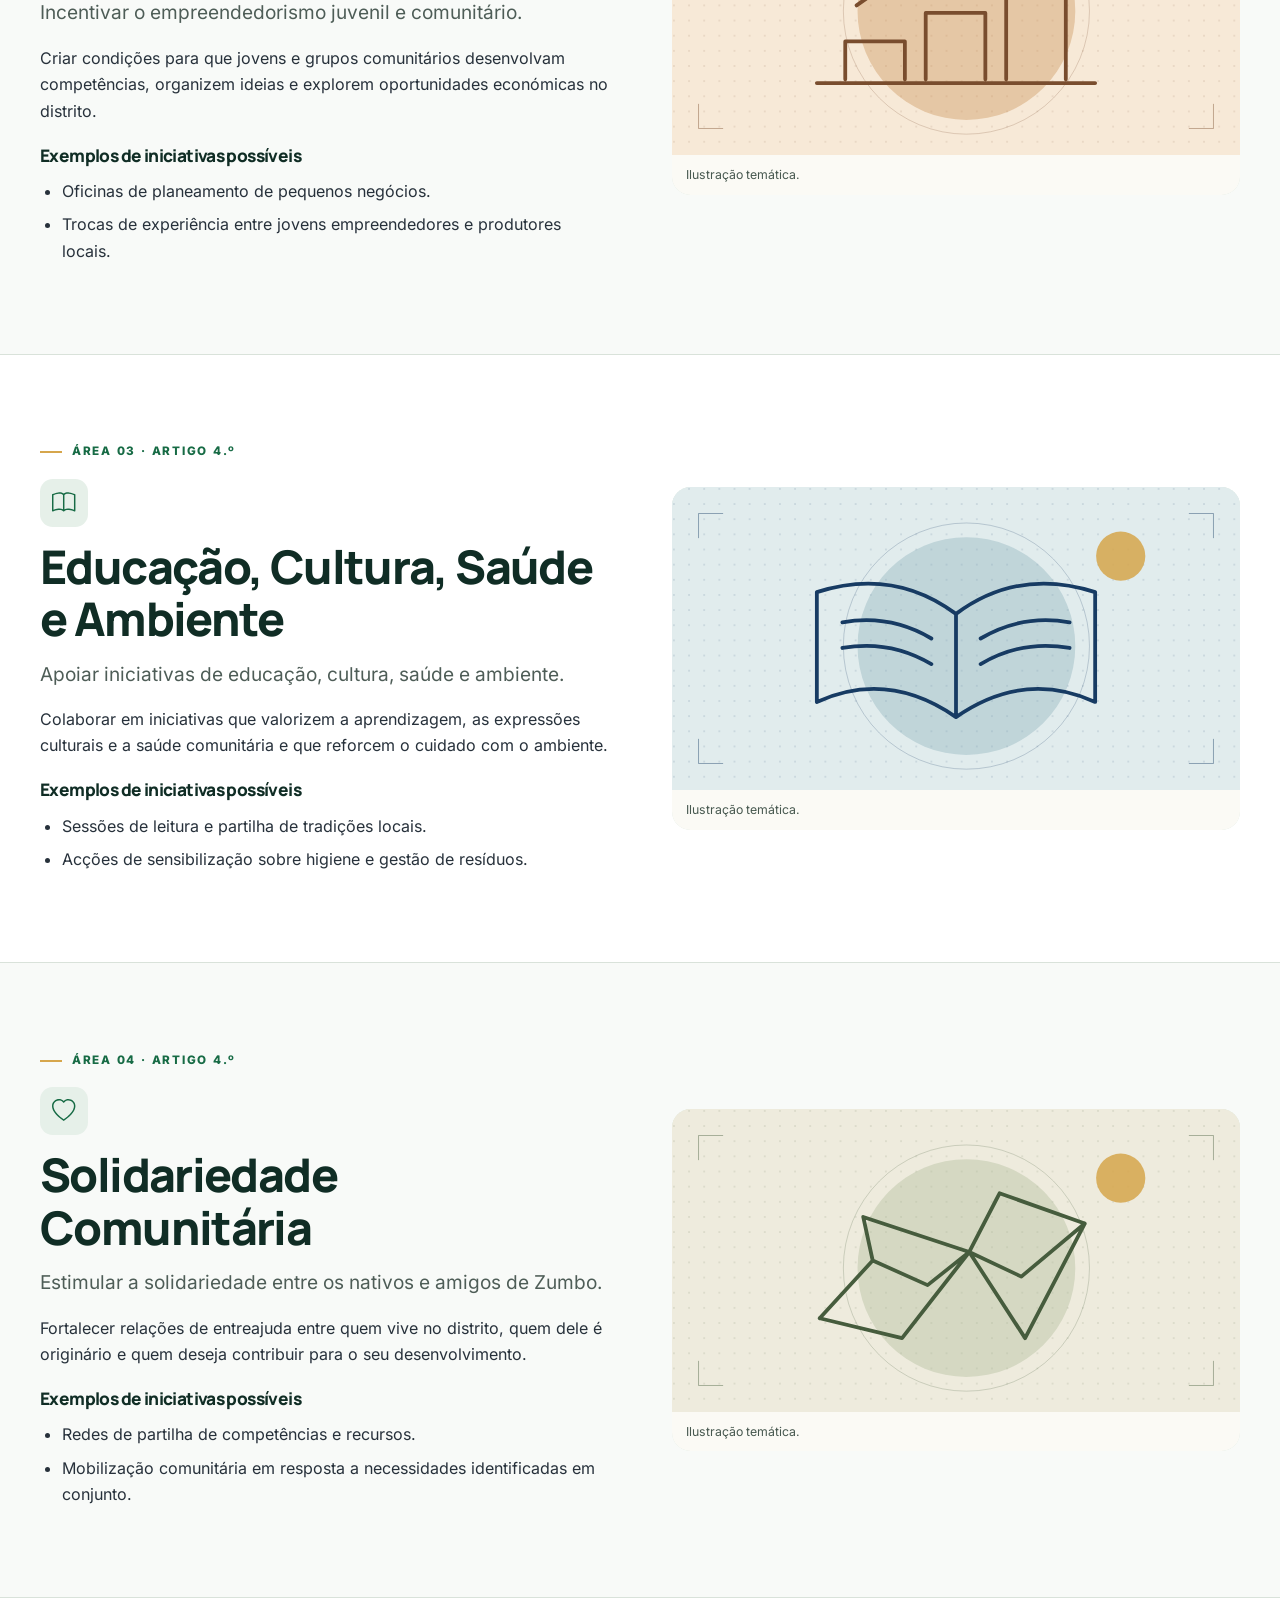
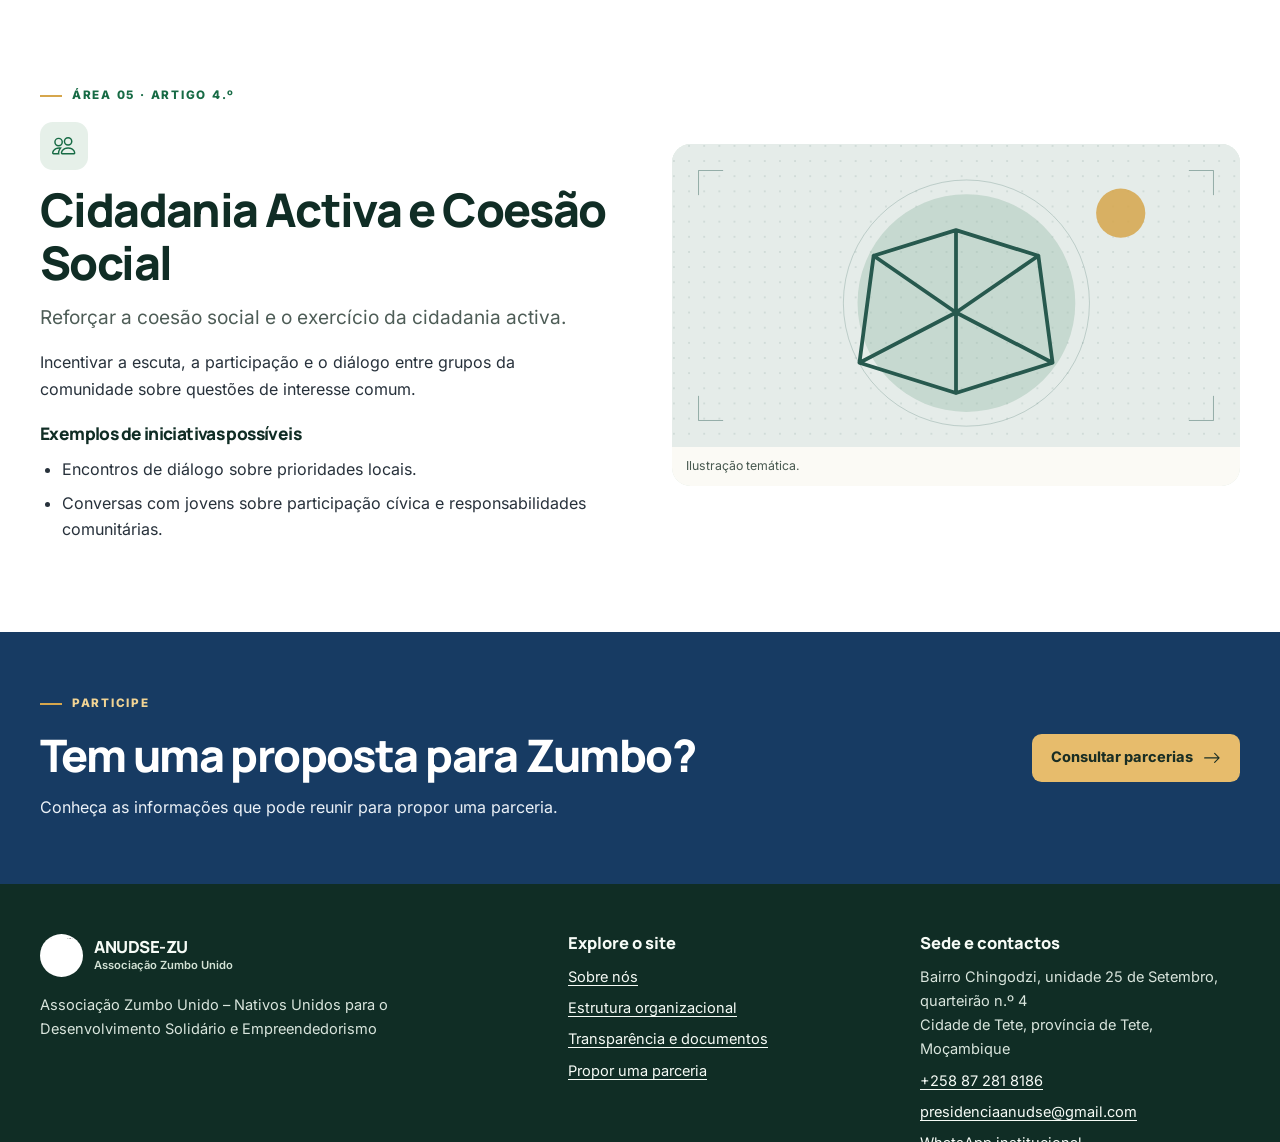
==== commit 8c887185: "feat: adiciona logótipo e contactos institucionais com WhatsApp" ====
--- a/areas.html
+++ b/areas.html
@@ -17,7 +17,7 @@
 <meta property="og:image:width" content="1200">
 <meta property="og:image:height" content="630">
 <meta property="og:image:alt" content="Paisagem ilustrativa com rio, colinas e sol dourado">
-<link rel="icon" type="image/svg+xml" href="assets/icons/marca.svg">
+<link rel="icon" type="image/png" href="assets/images/logotipo-anudse.png">
 <link rel="stylesheet" href="assets/css/bootstrap.min.css">
 <link rel="stylesheet" href="assets/css/site.css">
 <noscript><link rel="stylesheet" href="assets/css/no-script.css"></noscript>
@@ -26,7 +26,7 @@
 <body>
 <a class="skip" href="#conteudo">Saltar para o conteúdo</a><div class="strap"><div class="container"><span><svg class="icon icon--bootstrap" viewBox="0 0 16 16" width="16" height="16" aria-hidden="true" focusable="false"><path d="M12.166 8.94c-.524 1.062-1.234 2.12-1.96 3.07A32 32 0 0 1 8 14.58a32 32 0 0 1-2.206-2.57c-.726-.95-1.436-2.008-1.96-3.07C3.304 7.867 3 6.862 3 6a5 5 0 0 1 10 0c0 .862-.305 1.867-.834 2.94M8 16s6-5.686 6-10A6 6 0 0 0 2 6c0 4.314 6 10 6 10"/>
   <path d="M8 8a2 2 0 1 1 0-4 2 2 0 0 1 0 4m0 1a3 3 0 1 0 0-6 3 3 0 0 0 0 6"/></svg> Tete, Moçambique</span><span class="strap-tag">Solidariedade · Empreendedorismo · Desenvolvimento</span></div></div>
-<header class="header"><div class="container nav-shell"><a class="brand" href="index.html"><img src="assets/icons/marca.svg" alt="" width="48" height="48"><span><strong>ANUDSE-ZU</strong><small>Associação Zumbo Unido</small></span></a><button type="button" class="action action--outline menu-toggle" aria-expanded="false" aria-controls="navegacao"><svg class="icon icon--bootstrap" viewBox="0 0 16 16" width="16" height="16" aria-hidden="true" focusable="false"><path fill-rule="evenodd" d="M2.5 12a.5.5 0 0 1 .5-.5h10a.5.5 0 0 1 0 1H3a.5.5 0 0 1-.5-.5m0-4a.5.5 0 0 1 .5-.5h10a.5.5 0 0 1 0 1H3a.5.5 0 0 1-.5-.5m0-4a.5.5 0 0 1 .5-.5h10a.5.5 0 0 1 0 1H3a.5.5 0 0 1-.5-.5"/></svg> Menu</button>
+<header class="header"><div class="container nav-shell"><a class="brand" href="index.html"><img src="assets/images/logotipo-anudse.png" alt="" width="48" height="48"><span><strong>ANUDSE-ZU</strong><small>Associação Zumbo Unido</small></span></a><button type="button" class="action action--outline menu-toggle" aria-expanded="false" aria-controls="navegacao"><svg class="icon icon--bootstrap" viewBox="0 0 16 16" width="16" height="16" aria-hidden="true" focusable="false"><path fill-rule="evenodd" d="M2.5 12a.5.5 0 0 1 .5-.5h10a.5.5 0 0 1 0 1H3a.5.5 0 0 1-.5-.5m0-4a.5.5 0 0 1 .5-.5h10a.5.5 0 0 1 0 1H3a.5.5 0 0 1-.5-.5m0-4a.5.5 0 0 1 .5-.5h10a.5.5 0 0 1 0 1H3a.5.5 0 0 1-.5-.5"/></svg> Menu</button>
 <nav class="site-nav" id="navegacao" aria-label="Navegação principal"><a href="index.html">Início</a><a href="sobre.html">Sobre nós</a><a href="areas.html" aria-current="page">Áreas de actuação</a><a href="projectos.html">Projectos</a><a href="associados.html">Associados</a><a href="estrutura.html">Estrutura</a><a href="transparencia.html">Transparência</a><a href="contactos.html">Contactos</a><a class="action action--green" href="associados.html#adesao">Junte-se a nós</a></nav></div></header>
 <main id="conteudo" tabindex="-1">
 
@@ -61,6 +61,7 @@
 </div><figure class="image-frame "><img src="assets/images/cidadania.svg" width="600" height="320" alt="" loading="lazy" decoding="async"><figcaption>Ilustração temática.</figcaption></figure></div></section>
 <section class="section section--compact cta"><div class="container"><div><p class="kicker">Participe</p><h2>Tem uma proposta para Zumbo?</h2><p>Conheça as informações que pode reunir para propor uma parceria.</p></div><a class="action action--gold" href="contactos.html#parcerias">Consultar parcerias<svg class="icon icon--bootstrap" viewBox="0 0 16 16" width="16" height="16" aria-hidden="true" focusable="false"><path fill-rule="evenodd" d="M1 8a.5.5 0 0 1 .5-.5h11.793l-3.147-3.146a.5.5 0 0 1 .708-.708l4 4a.5.5 0 0 1 0 .708l-4 4a.5.5 0 0 1-.708-.708L13.293 8.5H1.5A.5.5 0 0 1 1 8"/></svg></a></div></section>
 </main>
-<footer class="footer"><div class="container"><div class="footer-grid"><div><a class="brand" href="index.html"><img src="assets/icons/marca.svg" alt="" width="48" height="48"><span><strong>ANUDSE-ZU</strong><small>Associação Zumbo Unido</small></span></a><p class="full-name">Associação Zumbo Unido – Nativos Unidos para o Desenvolvimento Solidário e Empreendedorismo</p></div><div><h2>Explore o site</h2><ul><li><a href="sobre.html">Sobre nós</a></li><li><a href="estrutura.html">Estrutura organizacional</a></li><li><a href="transparencia.html">Transparência e documentos</a></li><li><a href="contactos.html#parcerias">Propor uma parceria</a></li></ul></div><div><h2>Sede e contactos</h2><address>Bairro Chingodzi, unidade 25 de Setembro, quarteirão n.º 4<br>Cidade de Tete, província de Tete, Moçambique</address><p class="mt-2"><a href="contactos.html">Consultar contactos institucionais</a></p></div></div><div class="footer-meta"><span>© Associação Zumbo Unido. Todos os direitos reservados.</span><span>Marca gráfica provisória, sujeita a aprovação.</span></div></div></footer>
+<footer class="footer"><div class="container"><div class="footer-grid"><div><a class="brand" href="index.html"><img src="assets/images/logotipo-anudse.png" alt="" width="48" height="48"><span><strong>ANUDSE-ZU</strong><small>Associação Zumbo Unido</small></span></a><p class="full-name">Associação Zumbo Unido – Nativos Unidos para o Desenvolvimento Solidário e Empreendedorismo</p></div><div><h2>Explore o site</h2><ul><li><a href="sobre.html">Sobre nós</a></li><li><a href="estrutura.html">Estrutura organizacional</a></li><li><a href="transparencia.html">Transparência e documentos</a></li><li><a href="contactos.html#parcerias">Propor uma parceria</a></li></ul></div><div><h2>Sede e contactos</h2><address>Bairro Chingodzi, unidade 25 de Setembro, quarteirão n.º 4<br>Cidade de Tete, província de Tete, Moçambique</address><p class="mt-2 footer-contacts"><a href="tel:+258872818186">+258 87 281 8186</a><a href="mailto:presidenciaanudse@gmail.com">presidenciaanudse@gmail.com</a><a href="https://wa.me/258872818186" target="_blank" rel="noopener noreferrer">WhatsApp institucional</a></p></div></div><div class="footer-meta"><span>© Associação Zumbo Unido. Todos os direitos reservados.</span><span>Solidariedade · Empreendedorismo · Desenvolvimento.</span></div></div></footer>
+<a class="whatsapp-float" href="https://wa.me/258872818186" target="_blank" rel="noopener noreferrer" aria-label="Conversar com a ANUDSE-ZU pelo WhatsApp (abre nova janela)"><svg viewBox="0 0 24 24" width="24" height="24" fill="none" stroke="currentColor" stroke-width="1.8" stroke-linejoin="round" stroke-linecap="round" aria-hidden="true"><path d="M20.5 11.7a8.5 8.5 0 0 1-12.5 7.6L3 21l1.7-4.8A8.5 8.5 0 1 1 20.5 11.7Z"/><path d="M9 8c.3 3.1 3 5.8 6 6.1l1.1-1 1.3 1.1c-.2 1.4-1.6 2.2-3.2 1.7a11 11 0 0 1-6-6.1C7.8 8.2 8.6 6.8 10 6.6l1.1 1.3Z"/></svg><span>WhatsApp</span></a>
 </body>
 </html>
--- a/assets/css/site.css
+++ b/assets/css/site.css
@@ -234,4 +234,13 @@
 }
 @media (prefers-reduced-motion:reduce) {
   *,*::before,*::after { scroll-behavior:auto !important; animation:none !important; transition:none !important; }
-}+}
+/* Identidade institucional e contactos públicos */
+.brand img { object-fit:contain; background:#fff; border-radius:50%; padding:.1rem; }
+.footer-contacts { display:grid; justify-items:start; gap:.45rem; overflow-wrap:anywhere; }
+.footer-contacts a { text-underline-offset:.18em; }
+.contact-whatsapp { margin:1.4rem 0 0; }
+.whatsapp-float { position:fixed; right:max(1rem,env(safe-area-inset-right)); bottom:max(1rem,env(safe-area-inset-bottom)); z-index:40; display:inline-flex; align-items:center; justify-content:center; gap:.55rem; min-height:3.3rem; padding:.7rem 1.15rem; border:2px solid #fff; border-radius:100px; background:#076c40; color:#fff; font:800 .91rem/1.2 var(--body); text-decoration:none; box-shadow:0 4px 16px #062d1a55; }
+.whatsapp-float:hover,.whatsapp-float:focus-visible { background:#08482f; color:#fff; text-decoration:none; }
+.whatsapp-float:focus-visible { outline:3px solid #e7bc6c; outline-offset:3px; }
+@media (max-width:490px) { .whatsapp-float { right:max(.7rem,env(safe-area-inset-right)); bottom:max(.7rem,env(safe-area-inset-bottom)); min-height:3rem; padding:.55rem .85rem; font-size:.82rem; } }
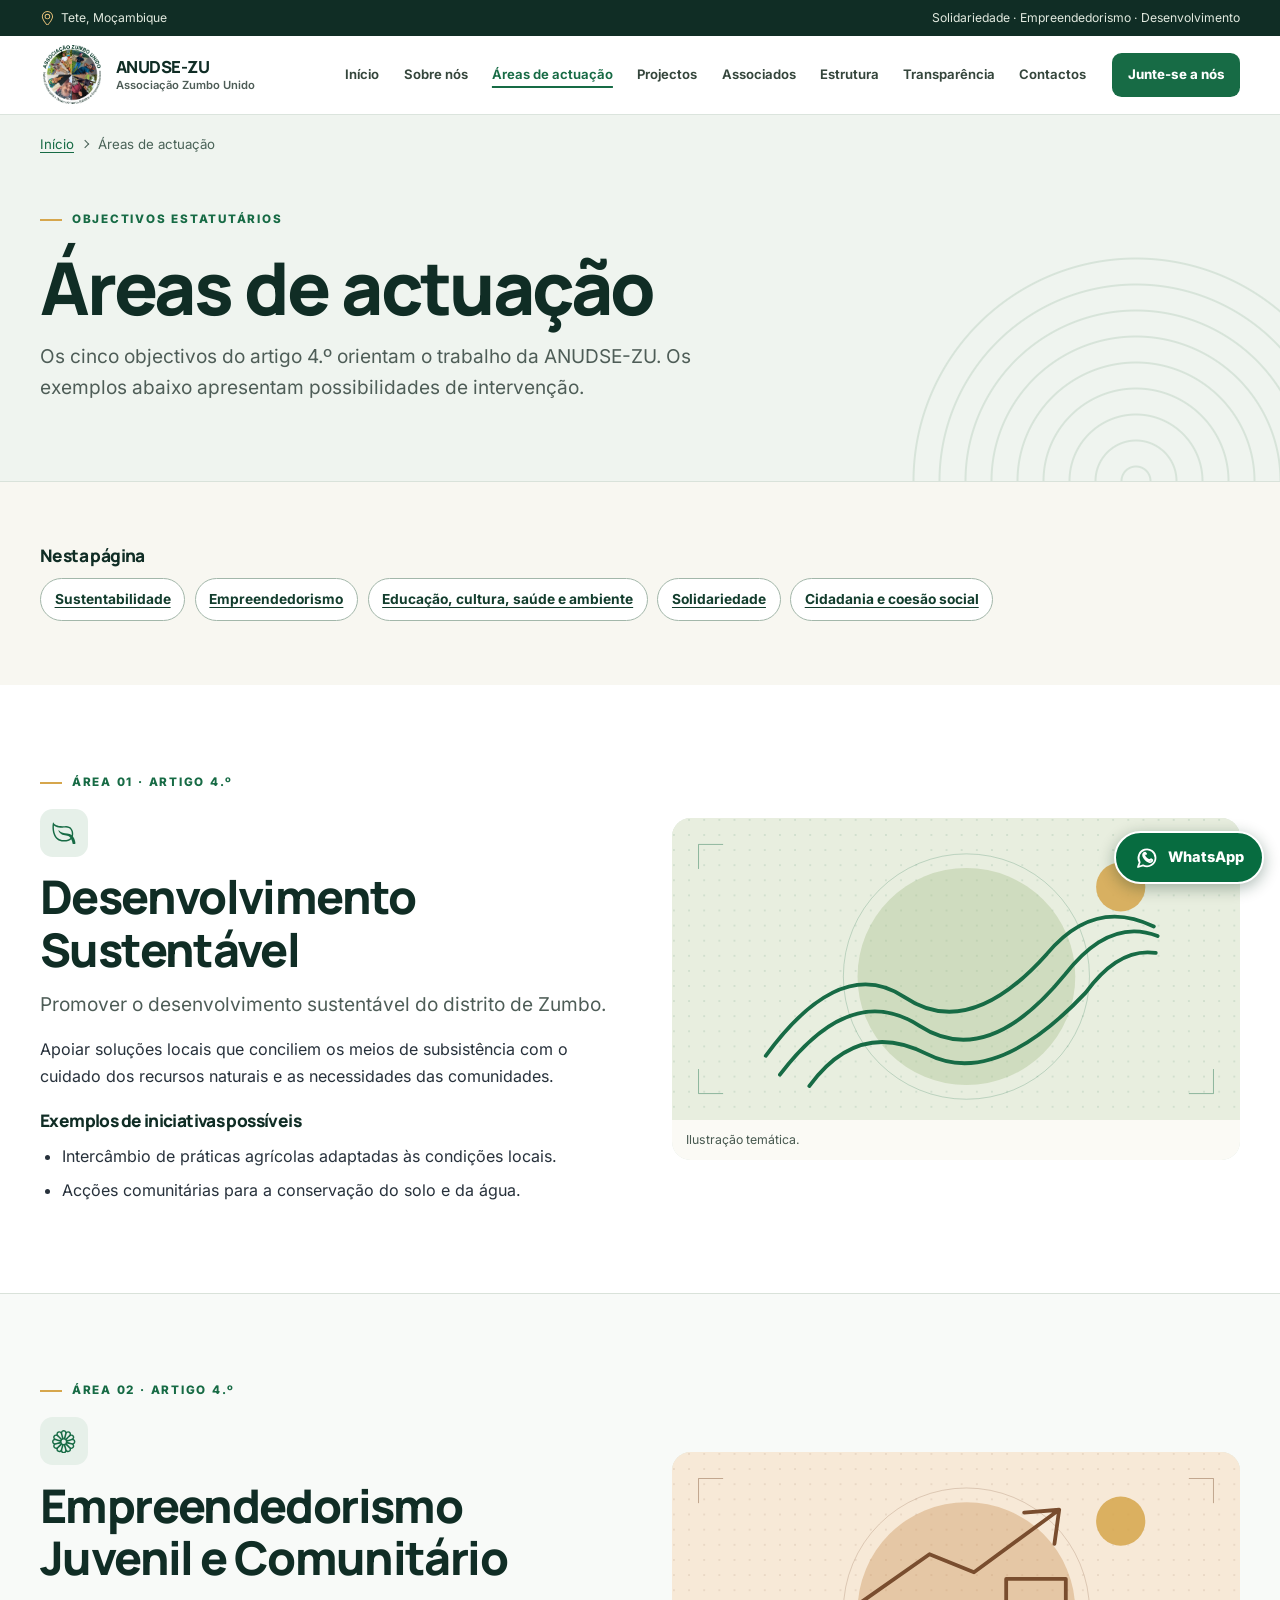
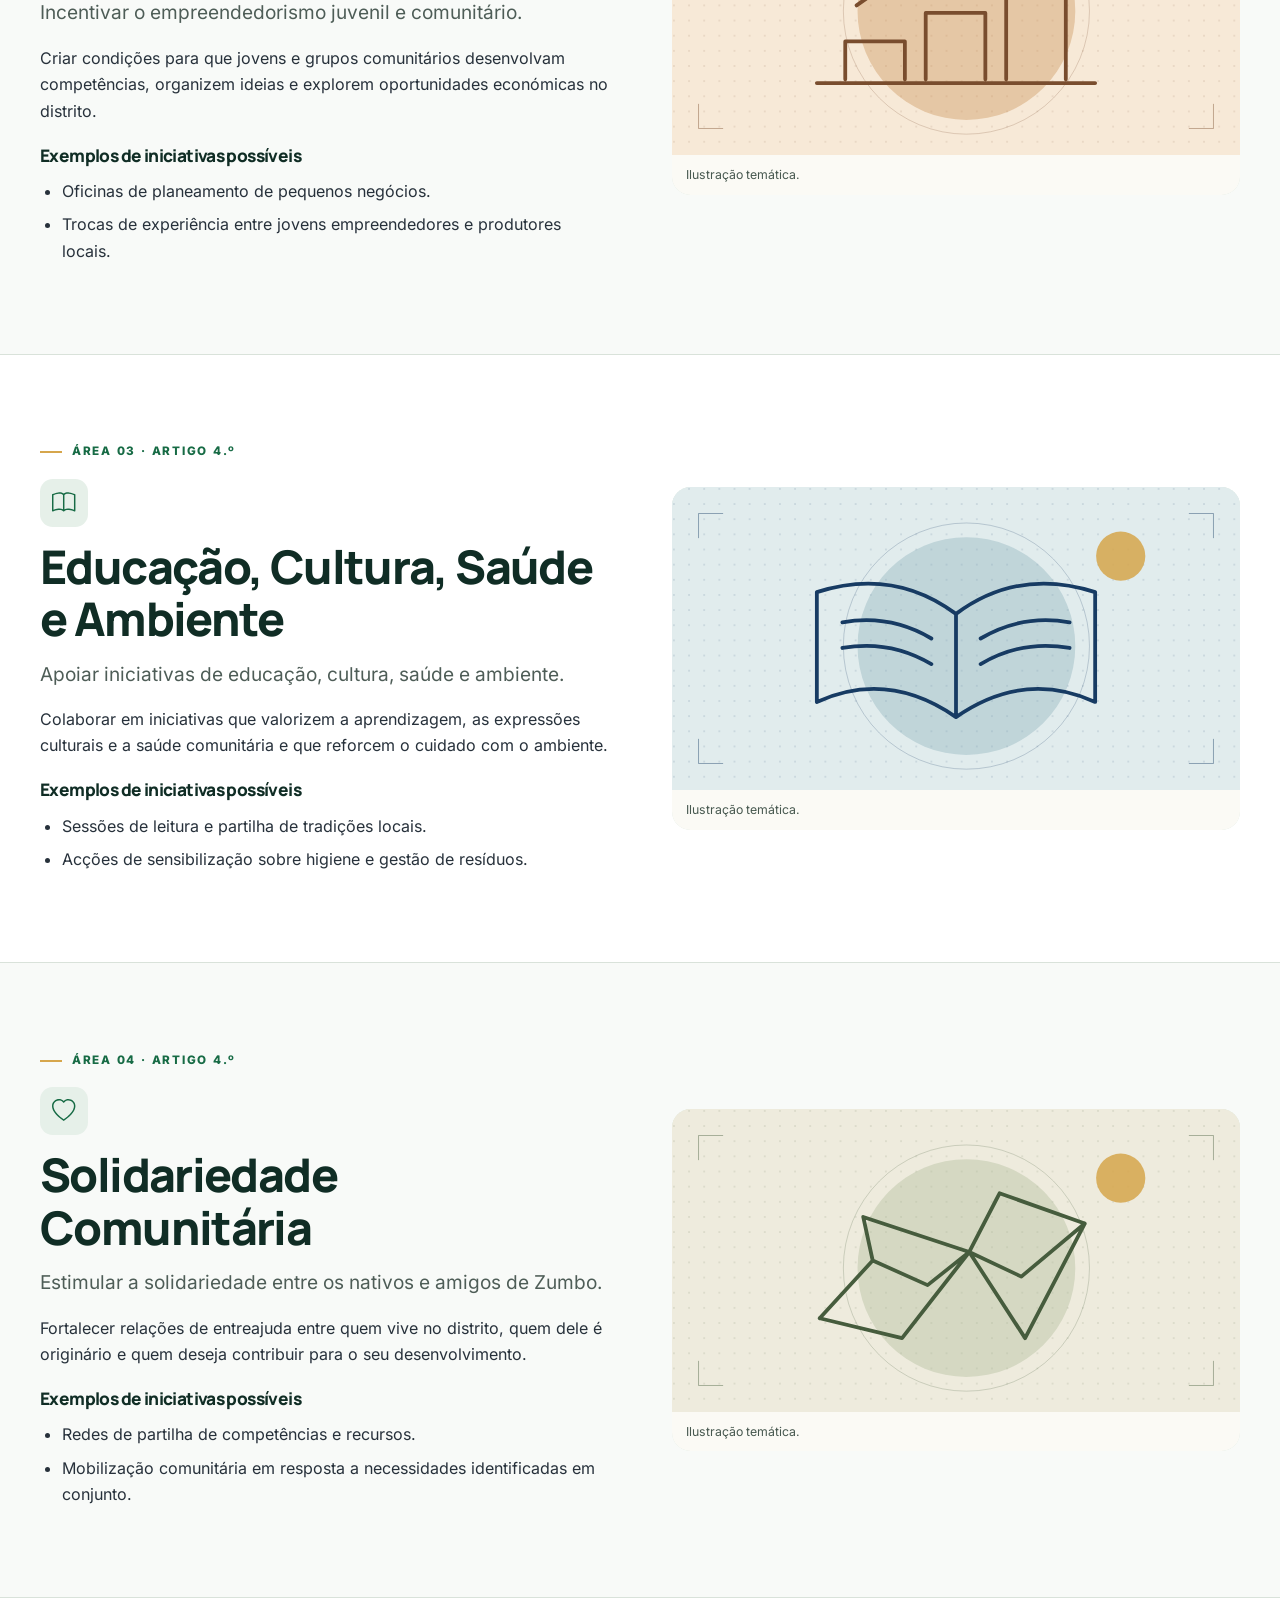
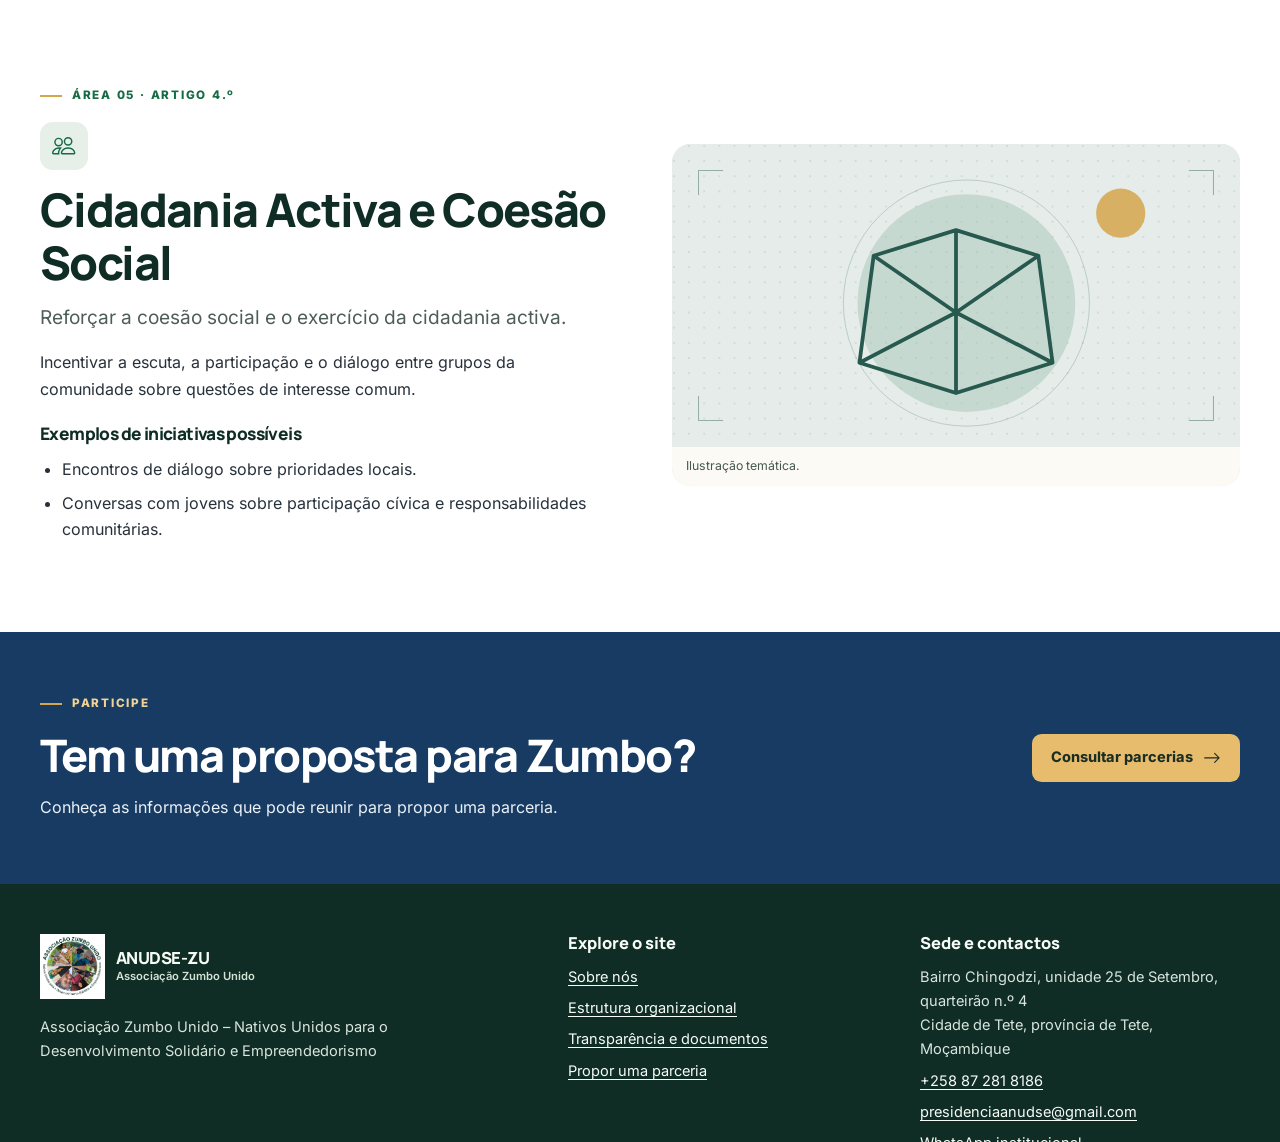
==== commit cb019461: "chore: actualiza logotipo e favicon oficiais da ANUDSE-ZU" ====
--- a/areas.html
+++ b/areas.html
@@ -17,7 +17,10 @@
 <meta property="og:image:width" content="1200">
 <meta property="og:image:height" content="630">
 <meta property="og:image:alt" content="Paisagem ilustrativa com rio, colinas e sol dourado">
-<link rel="icon" type="image/png" href="assets/images/logotipo-anudse.png">
+<link rel="icon" type="image/x-icon" href="assets/icons/favicon.ico">
+<link rel="icon" type="image/png" sizes="32x32" href="assets/icons/favicon-32x32.png">
+<link rel="icon" type="image/png" sizes="16x16" href="assets/icons/favicon-16x16.png">
+<link rel="apple-touch-icon" sizes="180x180" href="assets/icons/apple-touch-icon.png">
 <link rel="stylesheet" href="assets/css/bootstrap.min.css">
 <link rel="stylesheet" href="assets/css/site.css">
 <noscript><link rel="stylesheet" href="assets/css/no-script.css"></noscript>
@@ -26,7 +29,7 @@
 <body>
 <a class="skip" href="#conteudo">Saltar para o conteúdo</a><div class="strap"><div class="container"><span><svg class="icon icon--bootstrap" viewBox="0 0 16 16" width="16" height="16" aria-hidden="true" focusable="false"><path d="M12.166 8.94c-.524 1.062-1.234 2.12-1.96 3.07A32 32 0 0 1 8 14.58a32 32 0 0 1-2.206-2.57c-.726-.95-1.436-2.008-1.96-3.07C3.304 7.867 3 6.862 3 6a5 5 0 0 1 10 0c0 .862-.305 1.867-.834 2.94M8 16s6-5.686 6-10A6 6 0 0 0 2 6c0 4.314 6 10 6 10"/>
   <path d="M8 8a2 2 0 1 1 0-4 2 2 0 0 1 0 4m0 1a3 3 0 1 0 0-6 3 3 0 0 0 0 6"/></svg> Tete, Moçambique</span><span class="strap-tag">Solidariedade · Empreendedorismo · Desenvolvimento</span></div></div>
-<header class="header"><div class="container nav-shell"><a class="brand" href="index.html"><img src="assets/images/logotipo-anudse.png" alt="" width="48" height="48"><span><strong>ANUDSE-ZU</strong><small>Associação Zumbo Unido</small></span></a><button type="button" class="action action--outline menu-toggle" aria-expanded="false" aria-controls="navegacao"><svg class="icon icon--bootstrap" viewBox="0 0 16 16" width="16" height="16" aria-hidden="true" focusable="false"><path fill-rule="evenodd" d="M2.5 12a.5.5 0 0 1 .5-.5h10a.5.5 0 0 1 0 1H3a.5.5 0 0 1-.5-.5m0-4a.5.5 0 0 1 .5-.5h10a.5.5 0 0 1 0 1H3a.5.5 0 0 1-.5-.5m0-4a.5.5 0 0 1 .5-.5h10a.5.5 0 0 1 0 1H3a.5.5 0 0 1-.5-.5"/></svg> Menu</button>
+<header class="header"><div class="container nav-shell"><a class="brand" href="index.html"><img src="assets/images/logotipo-oficial-anudse-zu.webp" alt="" width="318" height="320"><span><strong>ANUDSE-ZU</strong><small>Associação Zumbo Unido</small></span></a><button type="button" class="action action--outline menu-toggle" aria-expanded="false" aria-controls="navegacao"><svg class="icon icon--bootstrap" viewBox="0 0 16 16" width="16" height="16" aria-hidden="true" focusable="false"><path fill-rule="evenodd" d="M2.5 12a.5.5 0 0 1 .5-.5h10a.5.5 0 0 1 0 1H3a.5.5 0 0 1-.5-.5m0-4a.5.5 0 0 1 .5-.5h10a.5.5 0 0 1 0 1H3a.5.5 0 0 1-.5-.5m0-4a.5.5 0 0 1 .5-.5h10a.5.5 0 0 1 0 1H3a.5.5 0 0 1-.5-.5"/></svg> Menu</button>
 <nav class="site-nav" id="navegacao" aria-label="Navegação principal"><a href="index.html">Início</a><a href="sobre.html">Sobre nós</a><a href="areas.html" aria-current="page">Áreas de actuação</a><a href="projectos.html">Projectos</a><a href="associados.html">Associados</a><a href="estrutura.html">Estrutura</a><a href="transparencia.html">Transparência</a><a href="contactos.html">Contactos</a><a class="action action--green" href="associados.html#adesao">Junte-se a nós</a></nav></div></header>
 <main id="conteudo" tabindex="-1">
 
@@ -61,7 +64,7 @@
 </div><figure class="image-frame "><img src="assets/images/cidadania.svg" width="600" height="320" alt="" loading="lazy" decoding="async"><figcaption>Ilustração temática.</figcaption></figure></div></section>
 <section class="section section--compact cta"><div class="container"><div><p class="kicker">Participe</p><h2>Tem uma proposta para Zumbo?</h2><p>Conheça as informações que pode reunir para propor uma parceria.</p></div><a class="action action--gold" href="contactos.html#parcerias">Consultar parcerias<svg class="icon icon--bootstrap" viewBox="0 0 16 16" width="16" height="16" aria-hidden="true" focusable="false"><path fill-rule="evenodd" d="M1 8a.5.5 0 0 1 .5-.5h11.793l-3.147-3.146a.5.5 0 0 1 .708-.708l4 4a.5.5 0 0 1 0 .708l-4 4a.5.5 0 0 1-.708-.708L13.293 8.5H1.5A.5.5 0 0 1 1 8"/></svg></a></div></section>
 </main>
-<footer class="footer"><div class="container"><div class="footer-grid"><div><a class="brand" href="index.html"><img src="assets/images/logotipo-anudse.png" alt="" width="48" height="48"><span><strong>ANUDSE-ZU</strong><small>Associação Zumbo Unido</small></span></a><p class="full-name">Associação Zumbo Unido – Nativos Unidos para o Desenvolvimento Solidário e Empreendedorismo</p></div><div><h2>Explore o site</h2><ul><li><a href="sobre.html">Sobre nós</a></li><li><a href="estrutura.html">Estrutura organizacional</a></li><li><a href="transparencia.html">Transparência e documentos</a></li><li><a href="contactos.html#parcerias">Propor uma parceria</a></li></ul></div><div><h2>Sede e contactos</h2><address>Bairro Chingodzi, unidade 25 de Setembro, quarteirão n.º 4<br>Cidade de Tete, província de Tete, Moçambique</address><p class="mt-2 footer-contacts"><a href="tel:+258872818186">+258 87 281 8186</a><a href="mailto:presidenciaanudse@gmail.com">presidenciaanudse@gmail.com</a><a href="https://wa.me/258872818186" target="_blank" rel="noopener noreferrer">WhatsApp institucional</a></p></div></div><div class="footer-meta"><span>© Associação Zumbo Unido. Todos os direitos reservados.</span><span>Solidariedade · Empreendedorismo · Desenvolvimento.</span></div></div></footer>
+<footer class="footer"><div class="container"><div class="footer-grid"><div><a class="brand" href="index.html"><img src="assets/images/logotipo-oficial-anudse-zu.webp" alt="" width="318" height="320"><span><strong>ANUDSE-ZU</strong><small>Associação Zumbo Unido</small></span></a><p class="full-name">Associação Zumbo Unido – Nativos Unidos para o Desenvolvimento Solidário e Empreendedorismo</p></div><div><h2>Explore o site</h2><ul><li><a href="sobre.html">Sobre nós</a></li><li><a href="estrutura.html">Estrutura organizacional</a></li><li><a href="transparencia.html">Transparência e documentos</a></li><li><a href="contactos.html#parcerias">Propor uma parceria</a></li></ul></div><div><h2>Sede e contactos</h2><address>Bairro Chingodzi, unidade 25 de Setembro, quarteirão n.º 4<br>Cidade de Tete, província de Tete, Moçambique</address><p class="mt-2 footer-contacts"><a href="tel:+258872818186">+258 87 281 8186</a><a href="mailto:presidenciaanudse@gmail.com">presidenciaanudse@gmail.com</a><a href="https://wa.me/258872818186" target="_blank" rel="noopener noreferrer">WhatsApp institucional</a></p></div></div><div class="footer-meta"><span>© Associação Zumbo Unido. Todos os direitos reservados.</span><span>Solidariedade · Empreendedorismo · Desenvolvimento.</span></div></div></footer>
 <a class="whatsapp-float" href="https://wa.me/258872818186" target="_blank" rel="noopener noreferrer" aria-label="Conversar com a ANUDSE-ZU pelo WhatsApp (abre nova janela)"><svg viewBox="0 0 24 24" width="24" height="24" fill="none" stroke="currentColor" stroke-width="1.8" stroke-linejoin="round" stroke-linecap="round" aria-hidden="true"><path d="M20.5 11.7a8.5 8.5 0 0 1-12.5 7.6L3 21l1.7-4.8A8.5 8.5 0 1 1 20.5 11.7Z"/><path d="M9 8c.3 3.1 3 5.8 6 6.1l1.1-1 1.3 1.1c-.2 1.4-1.6 2.2-3.2 1.7a11 11 0 0 1-6-6.1C7.8 8.2 8.6 6.8 10 6.6l1.1 1.3Z"/></svg><span>WhatsApp</span></a>
 </body>
 </html>
--- a/assets/css/site.css
+++ b/assets/css/site.css
@@ -68,7 +68,7 @@
 .nav-shell { min-height:4.85rem; display:flex; align-items:center; justify-content:space-between; gap:1.2rem; }
 .brand { color:var(--forest-deep); display:inline-flex; gap:.7rem; align-items:center; text-decoration:none; flex:none; line-height:1.05; }
 .brand:hover { color:var(--green); }
-.brand img { flex:none; width:2.7rem; height:2.7rem; }
+.brand img { flex:none; width:clamp(3.5rem, 3rem + 1.3vw, 4.5rem); height:auto; object-fit:contain; background:#fff; padding:.2rem; }
 .brand strong { display:block; font:850 1.04rem/1.1 var(--heading); letter-spacing:-.03em; }
 .brand small { display:block; margin-top:.25rem; font-size:.7rem; font-weight:600; color:var(--muted); }
 .site-nav { display:flex; gap:clamp(.15rem,.75vw,.7rem); align-items:center; }
@@ -223,6 +223,8 @@
   .container { width:calc(100% - 2rem); }
   .strap .container { justify-content:start; }
   .strap .strap-tag { display:none; }
+  .nav-shell .brand { flex:1 1 0; min-width:0; gap:.55rem; }
+  .nav-shell .menu-toggle { flex:none; }
   .cards,.cards--five,.form-grid { grid-template-columns:1fr; }
   .fact-list { grid-template-columns:1fr; padding-block:.55rem; }
   .fact-list li,.fact-list li:first-child { flex-direction:row; align-items:center; gap:.75rem; padding:.55rem 0; }
@@ -236,7 +238,6 @@
   *,*::before,*::after { scroll-behavior:auto !important; animation:none !important; transition:none !important; }
 }
 /* Identidade institucional e contactos públicos */
-.brand img { object-fit:contain; background:#fff; border-radius:50%; padding:.1rem; }
 .footer-contacts { display:grid; justify-items:start; gap:.45rem; overflow-wrap:anywhere; }
 .footer-contacts a { text-underline-offset:.18em; }
 .contact-whatsapp { margin:1.4rem 0 0; }
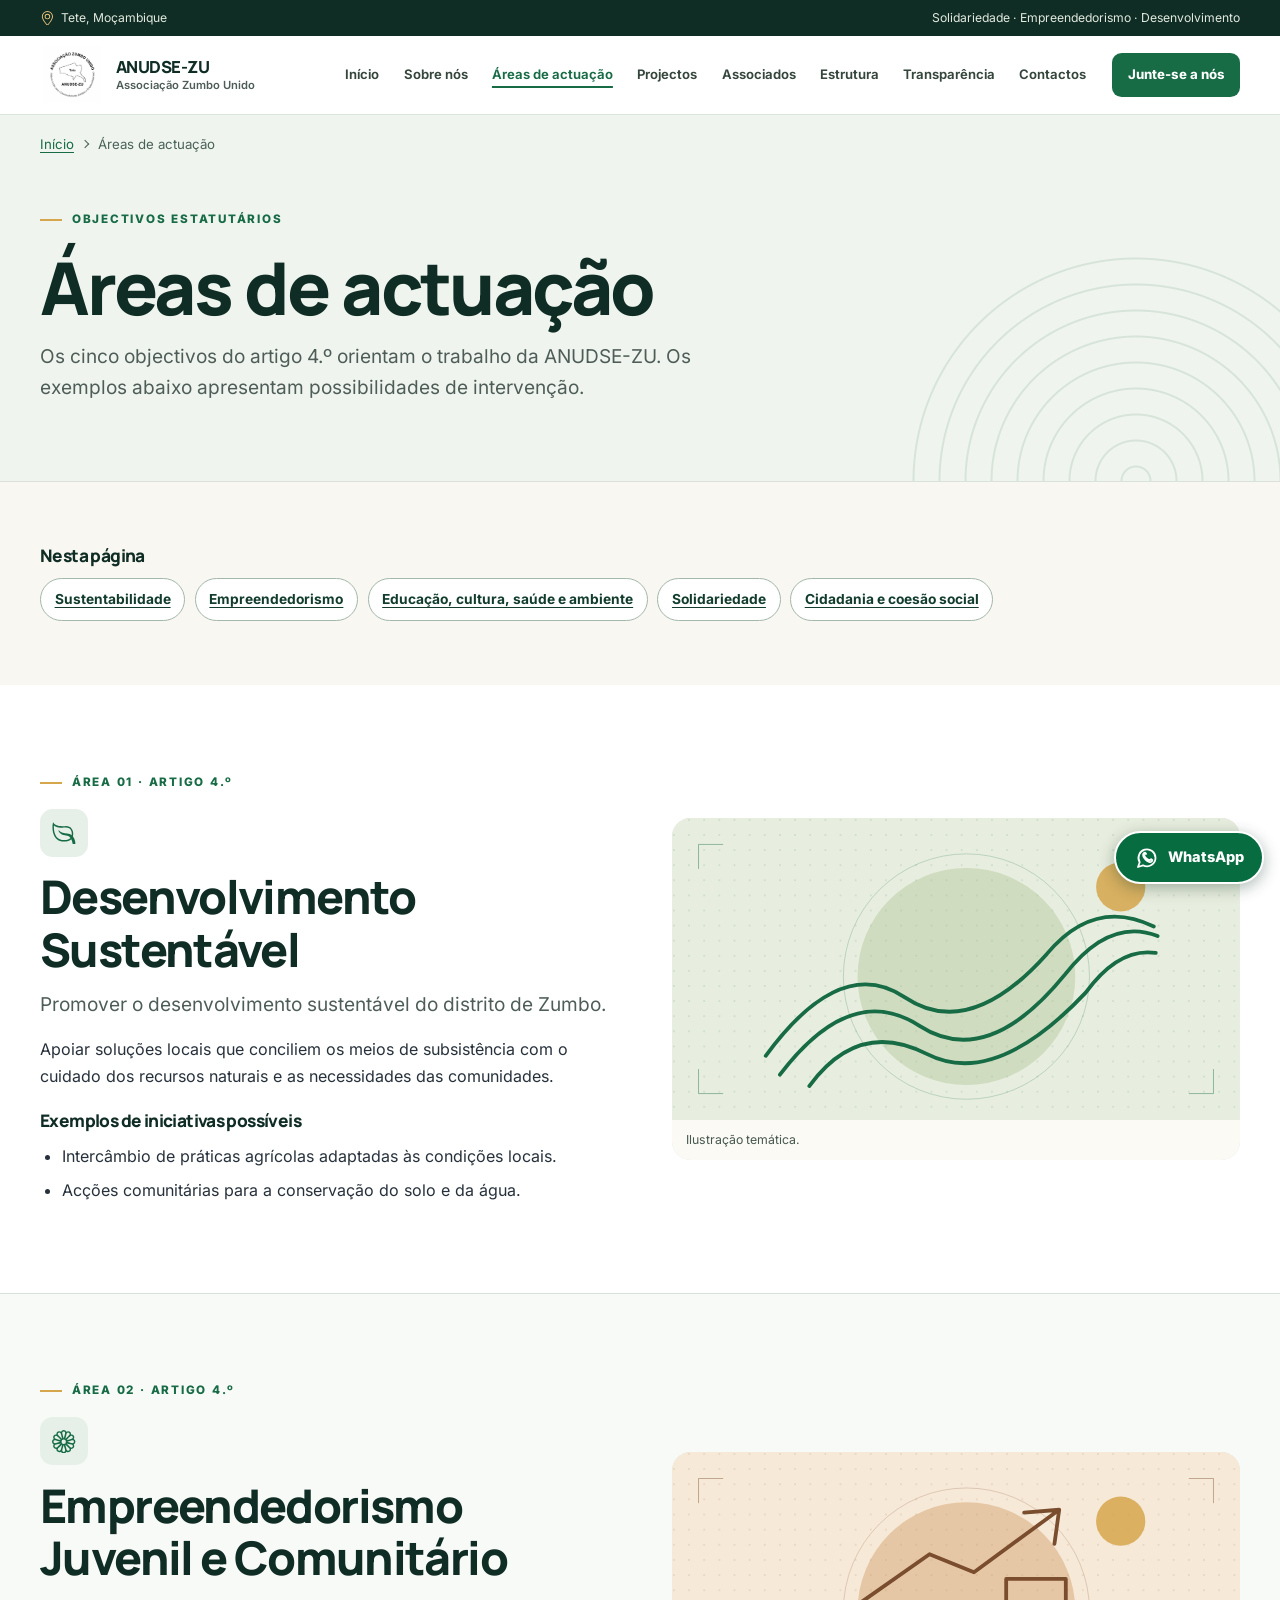
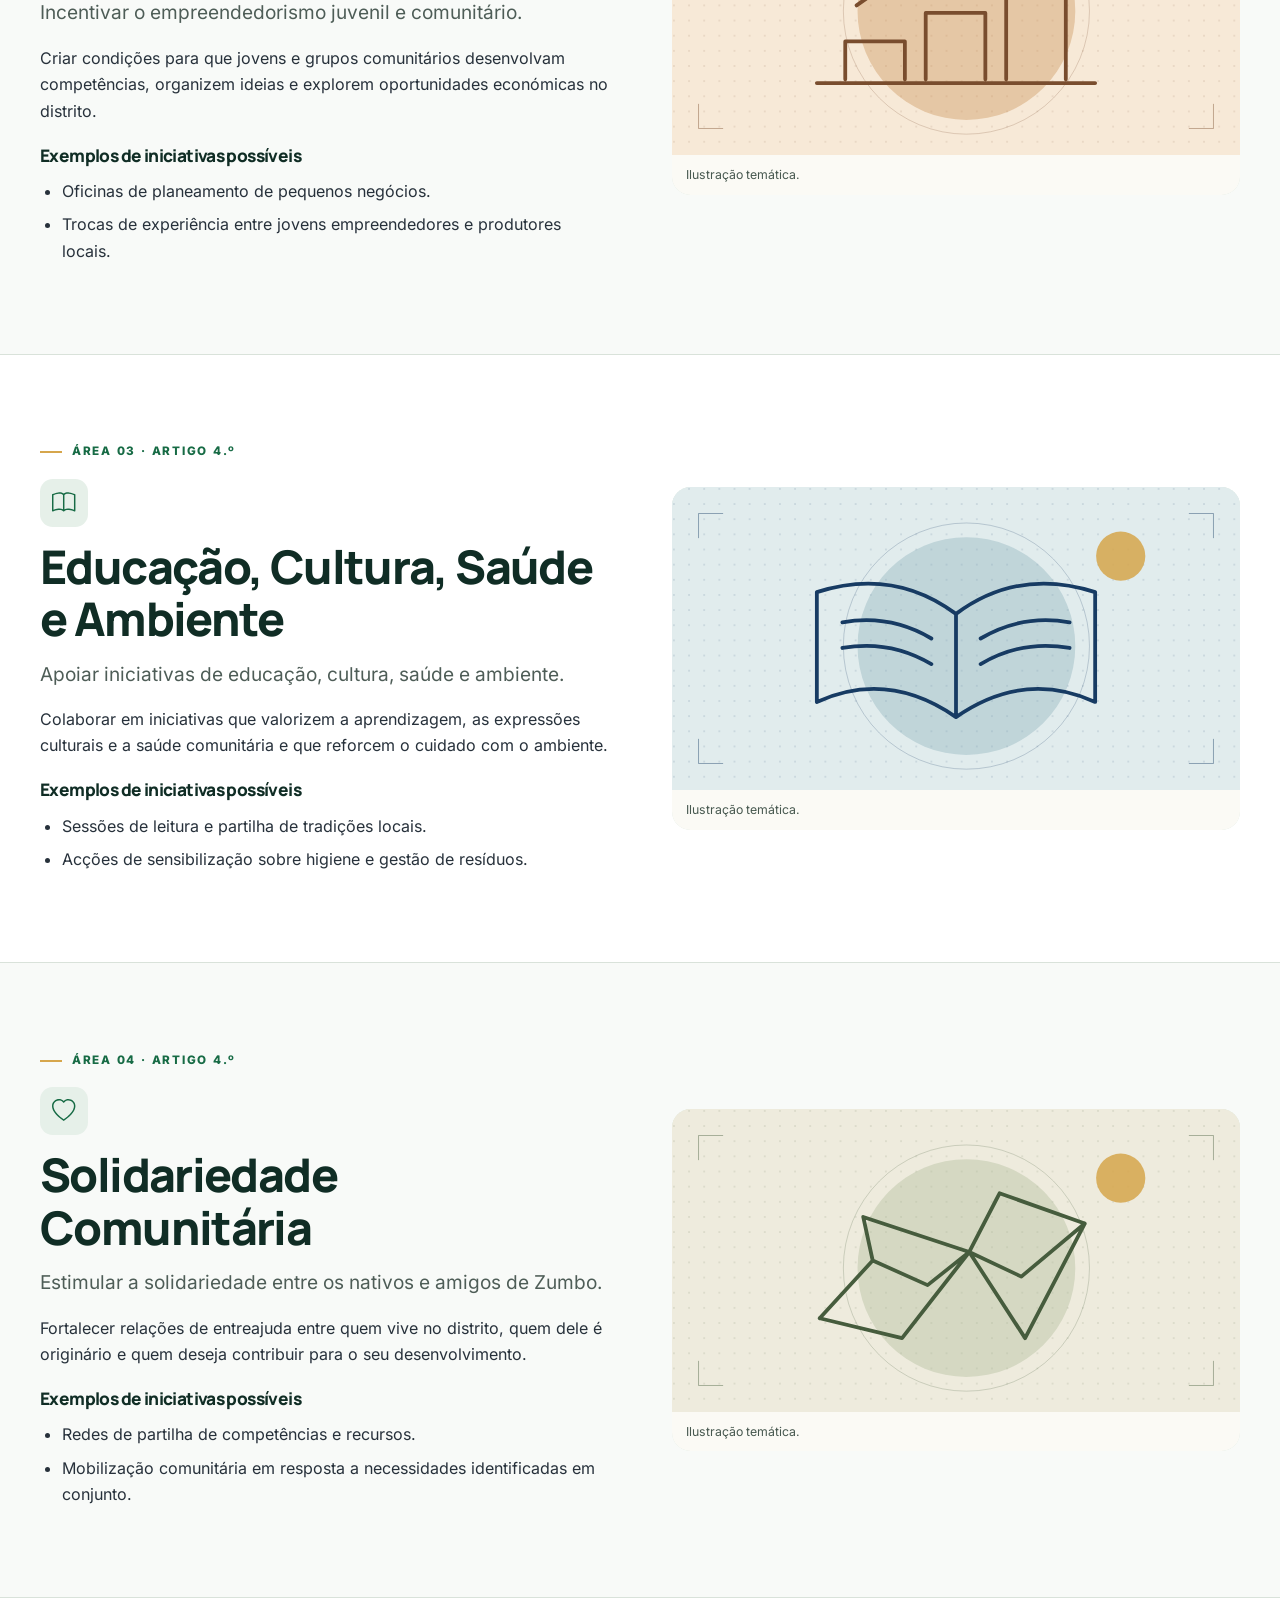
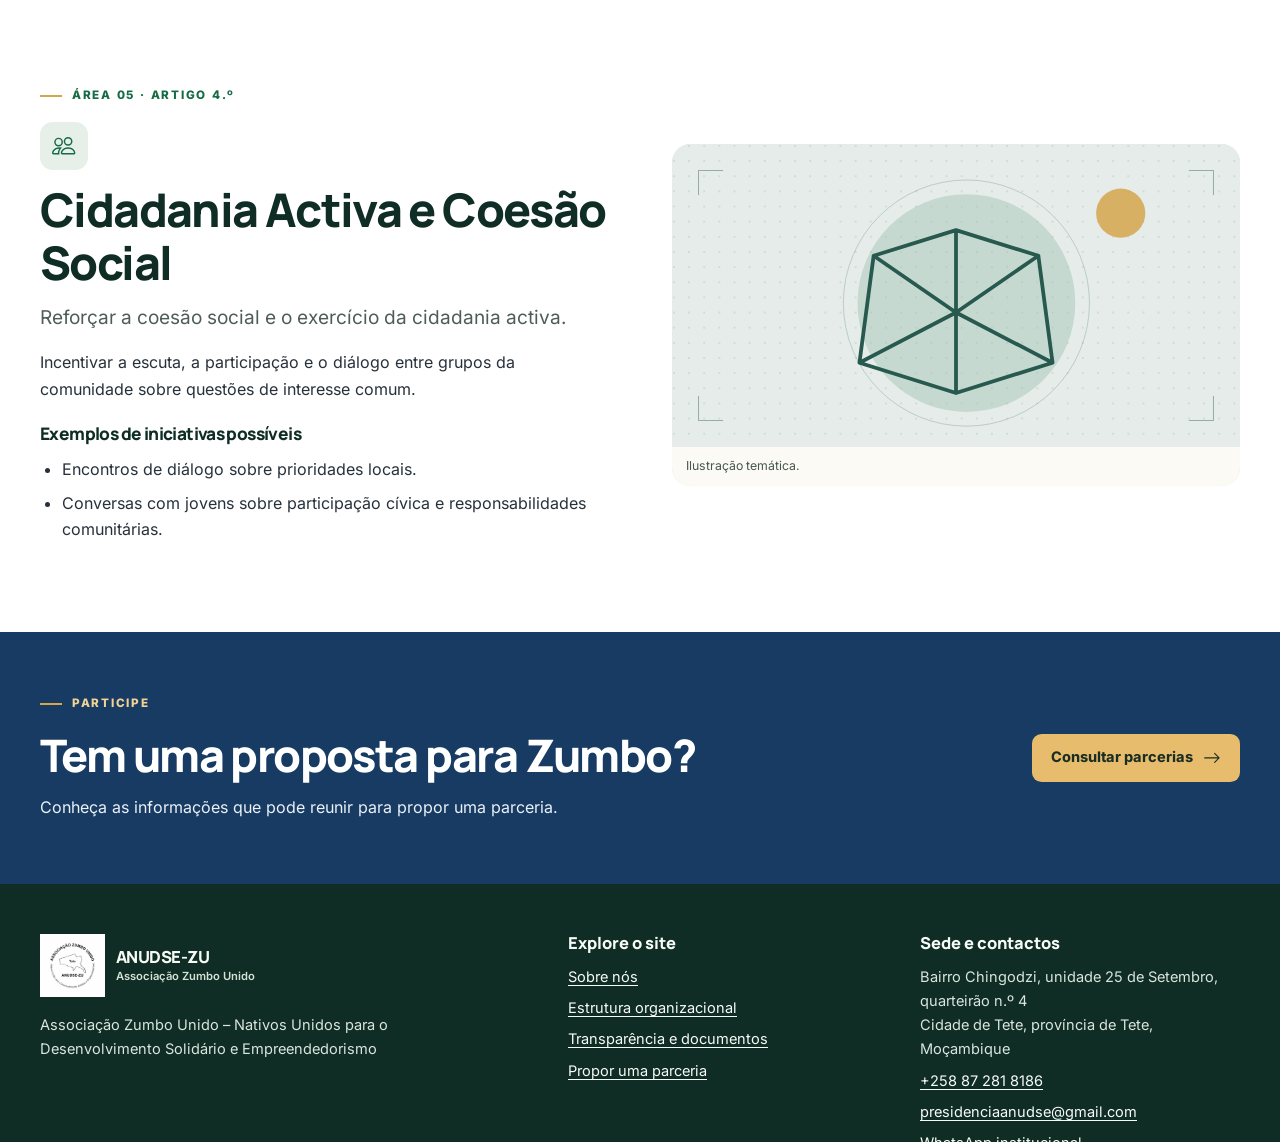
==== commit 9a5eee00: "chore: actualiza logotipo oficial da ANUDSE-ZU" ====
--- a/areas.html
+++ b/areas.html
@@ -17,10 +17,10 @@
 <meta property="og:image:width" content="1200">
 <meta property="og:image:height" content="630">
 <meta property="og:image:alt" content="Paisagem ilustrativa com rio, colinas e sol dourado">
-<link rel="icon" type="image/x-icon" href="assets/icons/favicon.ico">
-<link rel="icon" type="image/png" sizes="32x32" href="assets/icons/favicon-32x32.png">
-<link rel="icon" type="image/png" sizes="16x16" href="assets/icons/favicon-16x16.png">
-<link rel="apple-touch-icon" sizes="180x180" href="assets/icons/apple-touch-icon.png">
+<link rel="icon" type="image/x-icon" href="assets/icons/favicon.ico?v=tete">
+<link rel="icon" type="image/png" sizes="32x32" href="assets/icons/favicon-32x32.png?v=tete">
+<link rel="icon" type="image/png" sizes="16x16" href="assets/icons/favicon-16x16.png?v=tete">
+<link rel="apple-touch-icon" sizes="180x180" href="assets/icons/apple-touch-icon.png?v=tete">
 <link rel="stylesheet" href="assets/css/bootstrap.min.css">
 <link rel="stylesheet" href="assets/css/site.css">
 <noscript><link rel="stylesheet" href="assets/css/no-script.css"></noscript>
@@ -29,7 +29,7 @@
 <body>
 <a class="skip" href="#conteudo">Saltar para o conteúdo</a><div class="strap"><div class="container"><span><svg class="icon icon--bootstrap" viewBox="0 0 16 16" width="16" height="16" aria-hidden="true" focusable="false"><path d="M12.166 8.94c-.524 1.062-1.234 2.12-1.96 3.07A32 32 0 0 1 8 14.58a32 32 0 0 1-2.206-2.57c-.726-.95-1.436-2.008-1.96-3.07C3.304 7.867 3 6.862 3 6a5 5 0 0 1 10 0c0 .862-.305 1.867-.834 2.94M8 16s6-5.686 6-10A6 6 0 0 0 2 6c0 4.314 6 10 6 10"/>
   <path d="M8 8a2 2 0 1 1 0-4 2 2 0 0 1 0 4m0 1a3 3 0 1 0 0-6 3 3 0 0 0 0 6"/></svg> Tete, Moçambique</span><span class="strap-tag">Solidariedade · Empreendedorismo · Desenvolvimento</span></div></div>
-<header class="header"><div class="container nav-shell"><a class="brand" href="index.html"><img src="assets/images/logotipo-oficial-anudse-zu.webp" alt="" width="318" height="320"><span><strong>ANUDSE-ZU</strong><small>Associação Zumbo Unido</small></span></a><button type="button" class="action action--outline menu-toggle" aria-expanded="false" aria-controls="navegacao"><svg class="icon icon--bootstrap" viewBox="0 0 16 16" width="16" height="16" aria-hidden="true" focusable="false"><path fill-rule="evenodd" d="M2.5 12a.5.5 0 0 1 .5-.5h10a.5.5 0 0 1 0 1H3a.5.5 0 0 1-.5-.5m0-4a.5.5 0 0 1 .5-.5h10a.5.5 0 0 1 0 1H3a.5.5 0 0 1-.5-.5m0-4a.5.5 0 0 1 .5-.5h10a.5.5 0 0 1 0 1H3a.5.5 0 0 1-.5-.5"/></svg> Menu</button>
+<header class="header"><div class="container nav-shell"><a class="brand" href="index.html"><img src="assets/images/logotipo-oficial-anudse-zu.webp?v=tete" alt="" width="320" height="315"><span><strong>ANUDSE-ZU</strong><small>Associação Zumbo Unido</small></span></a><button type="button" class="action action--outline menu-toggle" aria-expanded="false" aria-controls="navegacao"><svg class="icon icon--bootstrap" viewBox="0 0 16 16" width="16" height="16" aria-hidden="true" focusable="false"><path fill-rule="evenodd" d="M2.5 12a.5.5 0 0 1 .5-.5h10a.5.5 0 0 1 0 1H3a.5.5 0 0 1-.5-.5m0-4a.5.5 0 0 1 .5-.5h10a.5.5 0 0 1 0 1H3a.5.5 0 0 1-.5-.5m0-4a.5.5 0 0 1 .5-.5h10a.5.5 0 0 1 0 1H3a.5.5 0 0 1-.5-.5"/></svg> Menu</button>
 <nav class="site-nav" id="navegacao" aria-label="Navegação principal"><a href="index.html">Início</a><a href="sobre.html">Sobre nós</a><a href="areas.html" aria-current="page">Áreas de actuação</a><a href="projectos.html">Projectos</a><a href="associados.html">Associados</a><a href="estrutura.html">Estrutura</a><a href="transparencia.html">Transparência</a><a href="contactos.html">Contactos</a><a class="action action--green" href="associados.html#adesao">Junte-se a nós</a></nav></div></header>
 <main id="conteudo" tabindex="-1">
 
@@ -64,7 +64,7 @@
 </div><figure class="image-frame "><img src="assets/images/cidadania.svg" width="600" height="320" alt="" loading="lazy" decoding="async"><figcaption>Ilustração temática.</figcaption></figure></div></section>
 <section class="section section--compact cta"><div class="container"><div><p class="kicker">Participe</p><h2>Tem uma proposta para Zumbo?</h2><p>Conheça as informações que pode reunir para propor uma parceria.</p></div><a class="action action--gold" href="contactos.html#parcerias">Consultar parcerias<svg class="icon icon--bootstrap" viewBox="0 0 16 16" width="16" height="16" aria-hidden="true" focusable="false"><path fill-rule="evenodd" d="M1 8a.5.5 0 0 1 .5-.5h11.793l-3.147-3.146a.5.5 0 0 1 .708-.708l4 4a.5.5 0 0 1 0 .708l-4 4a.5.5 0 0 1-.708-.708L13.293 8.5H1.5A.5.5 0 0 1 1 8"/></svg></a></div></section>
 </main>
-<footer class="footer"><div class="container"><div class="footer-grid"><div><a class="brand" href="index.html"><img src="assets/images/logotipo-oficial-anudse-zu.webp" alt="" width="318" height="320"><span><strong>ANUDSE-ZU</strong><small>Associação Zumbo Unido</small></span></a><p class="full-name">Associação Zumbo Unido – Nativos Unidos para o Desenvolvimento Solidário e Empreendedorismo</p></div><div><h2>Explore o site</h2><ul><li><a href="sobre.html">Sobre nós</a></li><li><a href="estrutura.html">Estrutura organizacional</a></li><li><a href="transparencia.html">Transparência e documentos</a></li><li><a href="contactos.html#parcerias">Propor uma parceria</a></li></ul></div><div><h2>Sede e contactos</h2><address>Bairro Chingodzi, unidade 25 de Setembro, quarteirão n.º 4<br>Cidade de Tete, província de Tete, Moçambique</address><p class="mt-2 footer-contacts"><a href="tel:+258872818186">+258 87 281 8186</a><a href="mailto:presidenciaanudse@gmail.com">presidenciaanudse@gmail.com</a><a href="https://wa.me/258872818186" target="_blank" rel="noopener noreferrer">WhatsApp institucional</a></p></div></div><div class="footer-meta"><span>© Associação Zumbo Unido. Todos os direitos reservados.</span><span>Solidariedade · Empreendedorismo · Desenvolvimento.</span></div></div></footer>
+<footer class="footer"><div class="container"><div class="footer-grid"><div><a class="brand" href="index.html"><img src="assets/images/logotipo-oficial-anudse-zu.webp?v=tete" alt="" width="320" height="315"><span><strong>ANUDSE-ZU</strong><small>Associação Zumbo Unido</small></span></a><p class="full-name">Associação Zumbo Unido – Nativos Unidos para o Desenvolvimento Solidário e Empreendedorismo</p></div><div><h2>Explore o site</h2><ul><li><a href="sobre.html">Sobre nós</a></li><li><a href="estrutura.html">Estrutura organizacional</a></li><li><a href="transparencia.html">Transparência e documentos</a></li><li><a href="contactos.html#parcerias">Propor uma parceria</a></li></ul></div><div><h2>Sede e contactos</h2><address>Bairro Chingodzi, unidade 25 de Setembro, quarteirão n.º 4<br>Cidade de Tete, província de Tete, Moçambique</address><p class="mt-2 footer-contacts"><a href="tel:+258872818186">+258 87 281 8186</a><a href="mailto:presidenciaanudse@gmail.com">presidenciaanudse@gmail.com</a><a href="https://wa.me/258872818186" target="_blank" rel="noopener noreferrer">WhatsApp institucional</a></p></div></div><div class="footer-meta"><span>© Associação Zumbo Unido. Todos os direitos reservados.</span><span>Solidariedade · Empreendedorismo · Desenvolvimento.</span></div></div></footer>
 <a class="whatsapp-float" href="https://wa.me/258872818186" target="_blank" rel="noopener noreferrer" aria-label="Conversar com a ANUDSE-ZU pelo WhatsApp (abre nova janela)"><svg viewBox="0 0 24 24" width="24" height="24" fill="none" stroke="currentColor" stroke-width="1.8" stroke-linejoin="round" stroke-linecap="round" aria-hidden="true"><path d="M20.5 11.7a8.5 8.5 0 0 1-12.5 7.6L3 21l1.7-4.8A8.5 8.5 0 1 1 20.5 11.7Z"/><path d="M9 8c.3 3.1 3 5.8 6 6.1l1.1-1 1.3 1.1c-.2 1.4-1.6 2.2-3.2 1.7a11 11 0 0 1-6-6.1C7.8 8.2 8.6 6.8 10 6.6l1.1 1.3Z"/></svg><span>WhatsApp</span></a>
 </body>
 </html>
